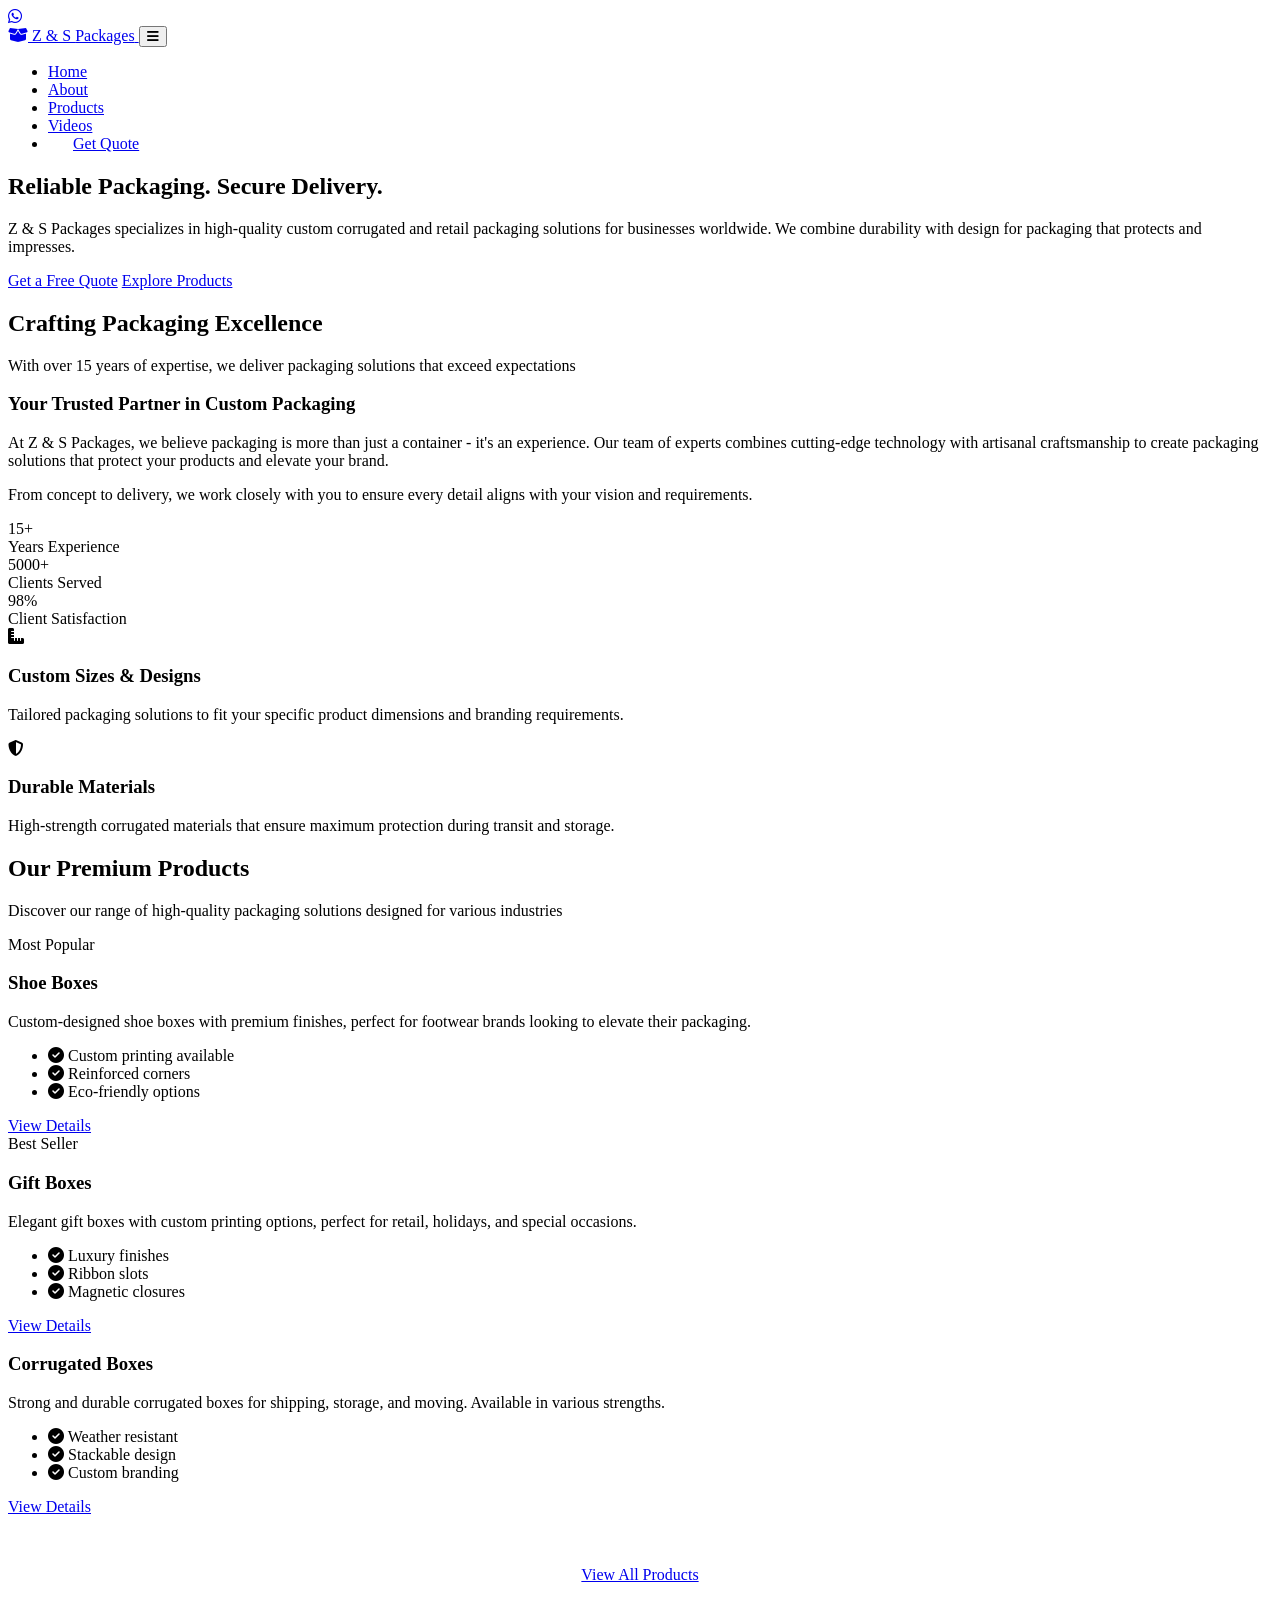
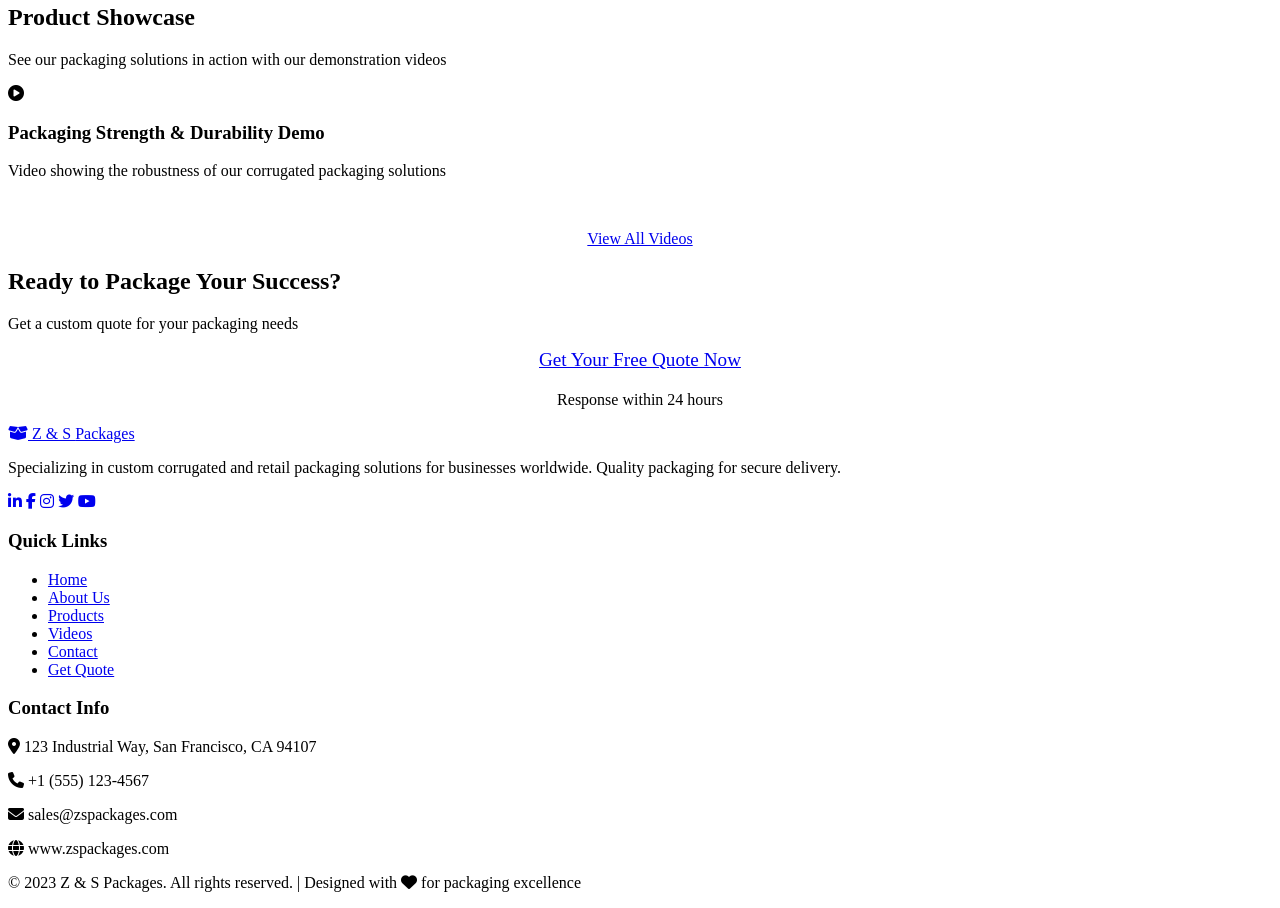
==== index.html @ 065b596c "Add files via upload" ====
<!doctype html>
<html lang="en">
  <head>
    <meta charset="UTF-8" />
    <meta name="viewport" content="width=device-width, initial-scale=1.0" />
    <title>Z & S Packages | Premium Custom Packaging Solutions</title>
    <link
      rel="stylesheet"
      href="https://cdnjs.cloudflare.com/ajax/libs/font-awesome/6.4.0/css/all.min.css"
    />
    <link
      href="https://fonts.googleapis.com/css2?family=Poppins:wght@300;400;500;600;700;800&family=Montserrat:wght@700;800;900&display=swap"
      rel="stylesheet"
    />
    <link rel="stylesheet" href="css/style.css" />
  </head>
  <body>
    <!-- WhatsApp Button -->
    <a href="https://wa.me/1234567890" class="whatsapp-btn" target="_blank">
      <i class="fab fa-whatsapp"></i>
    </a>

    <!-- Header -->
    <header id="header">
      <div class="container header-container">
        <a href="index.html" class="logo">
          <i class="fas fa-box-open logo-icon"></i>
          Z & S <span>Packages</span>
        </a>
        <button class="mobile-menu-btn" id="mobileMenuBtn">
          <i class="fas fa-bars"></i>
        </button>
        <nav>
          <ul id="navMenu">
            <li><a href="index.html" class="active">Home</a></li>
            <li><a href="about.html">About</a></li>
            <li><a href="products.html">Products</a></li>
            <li><a href="videos.html">Videos</a></li>
            <li>
              <a
                href="contact.html"
                class="btn btn-accent"
                style="padding: 10px 25px"
                >Get Quote</a
              >
            </li>
          </ul>
        </nav>
      </div>
    </header>

    <!-- Hero Section -->
    <section class="hero">
      <div class="floating-shape shape-1"></div>
      <div class="floating-shape shape-2"></div>
      <div class="floating-shape shape-3"></div>

      <div class="container">
        <div class="hero-content fade-in">
          <h1>Reliable Packaging. Secure Delivery.</h1>
          <p>
            Z & S Packages specializes in high-quality custom corrugated and
            retail packaging solutions for businesses worldwide. We combine
            durability with design for packaging that protects and impresses.
          </p>
          <div class="hero-btns">
            <a href="contact.html" class="btn btn-primary">Get a Free Quote</a>
            <a href="products.html" class="btn btn-secondary"
              >Explore Products</a
            >
          </div>
        </div>
      </div>
    </section>

    <!-- About Section -->
    <section id="about" class="section-padding">
      <div class="container">
        <div class="section-title fade-in">
          <h2>Crafting Packaging Excellence</h2>
          <p>
            With over 15 years of expertise, we deliver packaging solutions that
            exceed expectations
          </p>
        </div>
        <div class="about-content">
          <div class="about-text slide-in-left">
            <h3>
              Your Trusted Partner in
              <span class="highlight">Custom Packaging</span>
            </h3>
            <p>
              At Z & S Packages, we believe packaging is more than just a
              container - it's an experience. Our team of experts combines
              cutting-edge technology with artisanal craftsmanship to create
              packaging solutions that protect your products and elevate your
              brand.
            </p>
            <p>
              From concept to delivery, we work closely with you to ensure every
              detail aligns with your vision and requirements.
            </p>

            <div class="stats">
              <div class="stat-item">
                <div class="stat-number">15+</div>
                <div class="stat-label">Years Experience</div>
              </div>
              <div class="stat-item">
                <div class="stat-number">5000+</div>
                <div class="stat-label">Clients Served</div>
              </div>
              <div class="stat-item">
                <div class="stat-number">98%</div>
                <div class="stat-label">Client Satisfaction</div>
              </div>
            </div>
          </div>
          <div class="strengths-grid slide-in-right">
            <div class="strength-card">
              <div class="strength-icon">
                <i class="fas fa-ruler-combined"></i>
              </div>
              <h3>Custom Sizes & Designs</h3>
              <p>
                Tailored packaging solutions to fit your specific product
                dimensions and branding requirements.
              </p>
            </div>
            <div class="strength-card">
              <div class="strength-icon">
                <i class="fas fa-shield-alt"></i>
              </div>
              <h3>Durable Materials</h3>
              <p>
                High-strength corrugated materials that ensure maximum
                protection during transit and storage.
              </p>
            </div>
          </div>
        </div>
      </div>
    </section>

    <!-- Products Preview Section -->
    <section id="products" class="section-padding strengths">
      <div class="container">
        <div class="section-title fade-in">
          <h2>Our Premium Products</h2>
          <p>
            Discover our range of high-quality packaging solutions designed for
            various industries
          </p>
        </div>
        <div class="products-grid">
          <div class="product-card fade-in">
            <div
              class="product-img"
              style="
                background-image: url(&quot;https://images.unsplash.com/photo-1556742049-0cfed4f6a45d?ixlib=rb-4.0.3&ixid=M3wxMjA3fDB8MHxwaG90by1wYWdlfHx8fGVufDB8fHx8fA%3D%3D&auto=format&fit=crop&w=1170&q=80&quot;);
              "
            ></div>
            <div class="product-badge">Most Popular</div>
            <div class="product-content">
              <h3>Shoe Boxes</h3>
              <p>
                Custom-designed shoe boxes with premium finishes, perfect for
                footwear brands looking to elevate their packaging.
              </p>
              <ul class="product-features">
                <li>
                  <i class="fas fa-check-circle"></i> Custom printing available
                </li>
                <li><i class="fas fa-check-circle"></i> Reinforced corners</li>
                <li>
                  <i class="fas fa-check-circle"></i> Eco-friendly options
                </li>
              </ul>
              <a
                href="products.html#shoe-boxes"
                class="btn btn-primary"
                style="width: 100%"
                >View Details</a
              >
            </div>
          </div>
          <div class="product-card fade-in">
            <div
              class="product-img"
              style="
                background-image: url(&quot;https://images.unsplash.com/photo-1598300042247-d088f8ab3a91?ixlib=rb-4.0.3&ixid=M3wxMjA3fDB8MHxwaG90by1wYWdlfHx8fGVufDB8fHx8fA%3D%3D&auto=format&fit=crop&w=1331&q=80&quot;);
              "
            ></div>
            <div class="product-badge">Best Seller</div>
            <div class="product-content">
              <h3>Gift Boxes</h3>
              <p>
                Elegant gift boxes with custom printing options, perfect for
                retail, holidays, and special occasions.
              </p>
              <ul class="product-features">
                <li><i class="fas fa-check-circle"></i> Luxury finishes</li>
                <li><i class="fas fa-check-circle"></i> Ribbon slots</li>
                <li><i class="fas fa-check-circle"></i> Magnetic closures</li>
              </ul>
              <a
                href="products.html#gift-boxes"
                class="btn btn-primary"
                style="width: 100%"
                >View Details</a
              >
            </div>
          </div>
          <div class="product-card fade-in">
            <div
              class="product-img"
              style="
                background-image: url(&quot;https://images.unsplash.com/photo-1607082350899-7e105aa886ae?ixlib=rb-4.0.3&ixid=M3wxMjA3fDB8MHxwaG90by1wYWdlfHx8fGVufDB8fHx8fA%3D%3D&auto=format&fit=crop&w=1178&q=80&quot;);
              "
            ></div>
            <div class="product-content">
              <h3>Corrugated Boxes</h3>
              <p>
                Strong and durable corrugated boxes for shipping, storage, and
                moving. Available in various strengths.
              </p>
              <ul class="product-features">
                <li><i class="fas fa-check-circle"></i> Weather resistant</li>
                <li><i class="fas fa-check-circle"></i> Stackable design</li>
                <li><i class="fas fa-check-circle"></i> Custom branding</li>
              </ul>
              <a
                href="products.html#corrugated-boxes"
                class="btn btn-primary"
                style="width: 100%"
                >View Details</a
              >
            </div>
          </div>
        </div>
        <div style="text-align: center; margin-top: 50px">
          <a href="products.html" class="btn btn-secondary"
            >View All Products</a
          >
        </div>
      </div>
    </section>

    <!-- Video Preview Section -->
    <section id="videos" class="section-padding video-section">
      <div class="container">
        <div class="section-title fade-in">
          <h2>Product Showcase</h2>
          <p>
            See our packaging solutions in action with our demonstration videos
          </p>
        </div>
        <div class="video-container fade-in">
          <div class="video-placeholder">
            <i class="fas fa-play-circle"></i>
            <h3>Packaging Strength & Durability Demo</h3>
            <p>
              Video showing the robustness of our corrugated packaging solutions
            </p>
          </div>
        </div>
        <div style="text-align: center; margin-top: 50px">
          <a href="videos.html" class="btn btn-primary">View All Videos</a>
        </div>
      </div>
    </section>

    <!-- Contact CTA Section -->
    <section class="section-padding">
      <div class="container">
        <div class="section-title fade-in">
          <h2>Ready to Package Your Success?</h2>
          <p>Get a custom quote for your packaging needs</p>
        </div>
        <div style="text-align: center">
          <a
            href="contact.html"
            class="btn btn-primary"
            style="font-size: 1.2rem; padding: 18px 40px"
            >Get Your Free Quote Now</a
          >
          <p style="margin-top: 20px; color: var(--text-light)">
            Response within 24 hours
          </p>
        </div>
      </div>
    </section>

    <!-- Footer -->
    <footer>
      <div class="container">
        <div class="footer-container">
          <div class="footer-about fade-in">
            <a href="index.html" class="footer-logo">
              <i class="fas fa-box-open logo-icon"></i>
              Z & S <span>Packages</span>
            </a>
            <p>
              Specializing in custom corrugated and retail packaging solutions
              for businesses worldwide. Quality packaging for secure delivery.
            </p>
            <div class="social-icons">
              <a href="#"><i class="fab fa-linkedin-in"></i></a>
              <a href="#"><i class="fab fa-facebook-f"></i></a>
              <a href="#"><i class="fab fa-instagram"></i></a>
              <a href="#"><i class="fab fa-twitter"></i></a>
              <a href="#"><i class="fab fa-youtube"></i></a>
            </div>
          </div>
          <div class="footer-links fade-in" style="transition-delay: 0.1s">
            <h3>Quick Links</h3>
            <ul>
              <li><a href="index.html">Home</a></li>
              <li><a href="about.html">About Us</a></li>
              <li><a href="products.html">Products</a></li>
              <li><a href="videos.html">Videos</a></li>
              <li><a href="contact.html">Contact</a></li>
              <li><a href="contact.html">Get Quote</a></li>
            </ul>
          </div>
          <div class="footer-contact fade-in" style="transition-delay: 0.2s">
            <h3>Contact Info</h3>
            <p>
              <i class="fas fa-map-marker-alt"></i> 123 Industrial Way, San
              Francisco, CA 94107
            </p>
            <p><i class="fas fa-phone"></i> +1 (555) 123-4567</p>
            <p><i class="fas fa-envelope"></i> sales@zspackages.com</p>
            <p><i class="fas fa-globe"></i> www.zspackages.com</p>
          </div>
        </div>
        <div class="copyright fade-in">
          <p>
            &copy; 2023 Z & S Packages. All rights reserved. | Designed with
            <i class="fas fa-heart" style="color: var(--secondary)"></i> for
            packaging excellence
          </p>
        </div>
      </div>
    </footer>

    <script src="js/main.js"></script>
  </body>
</html>
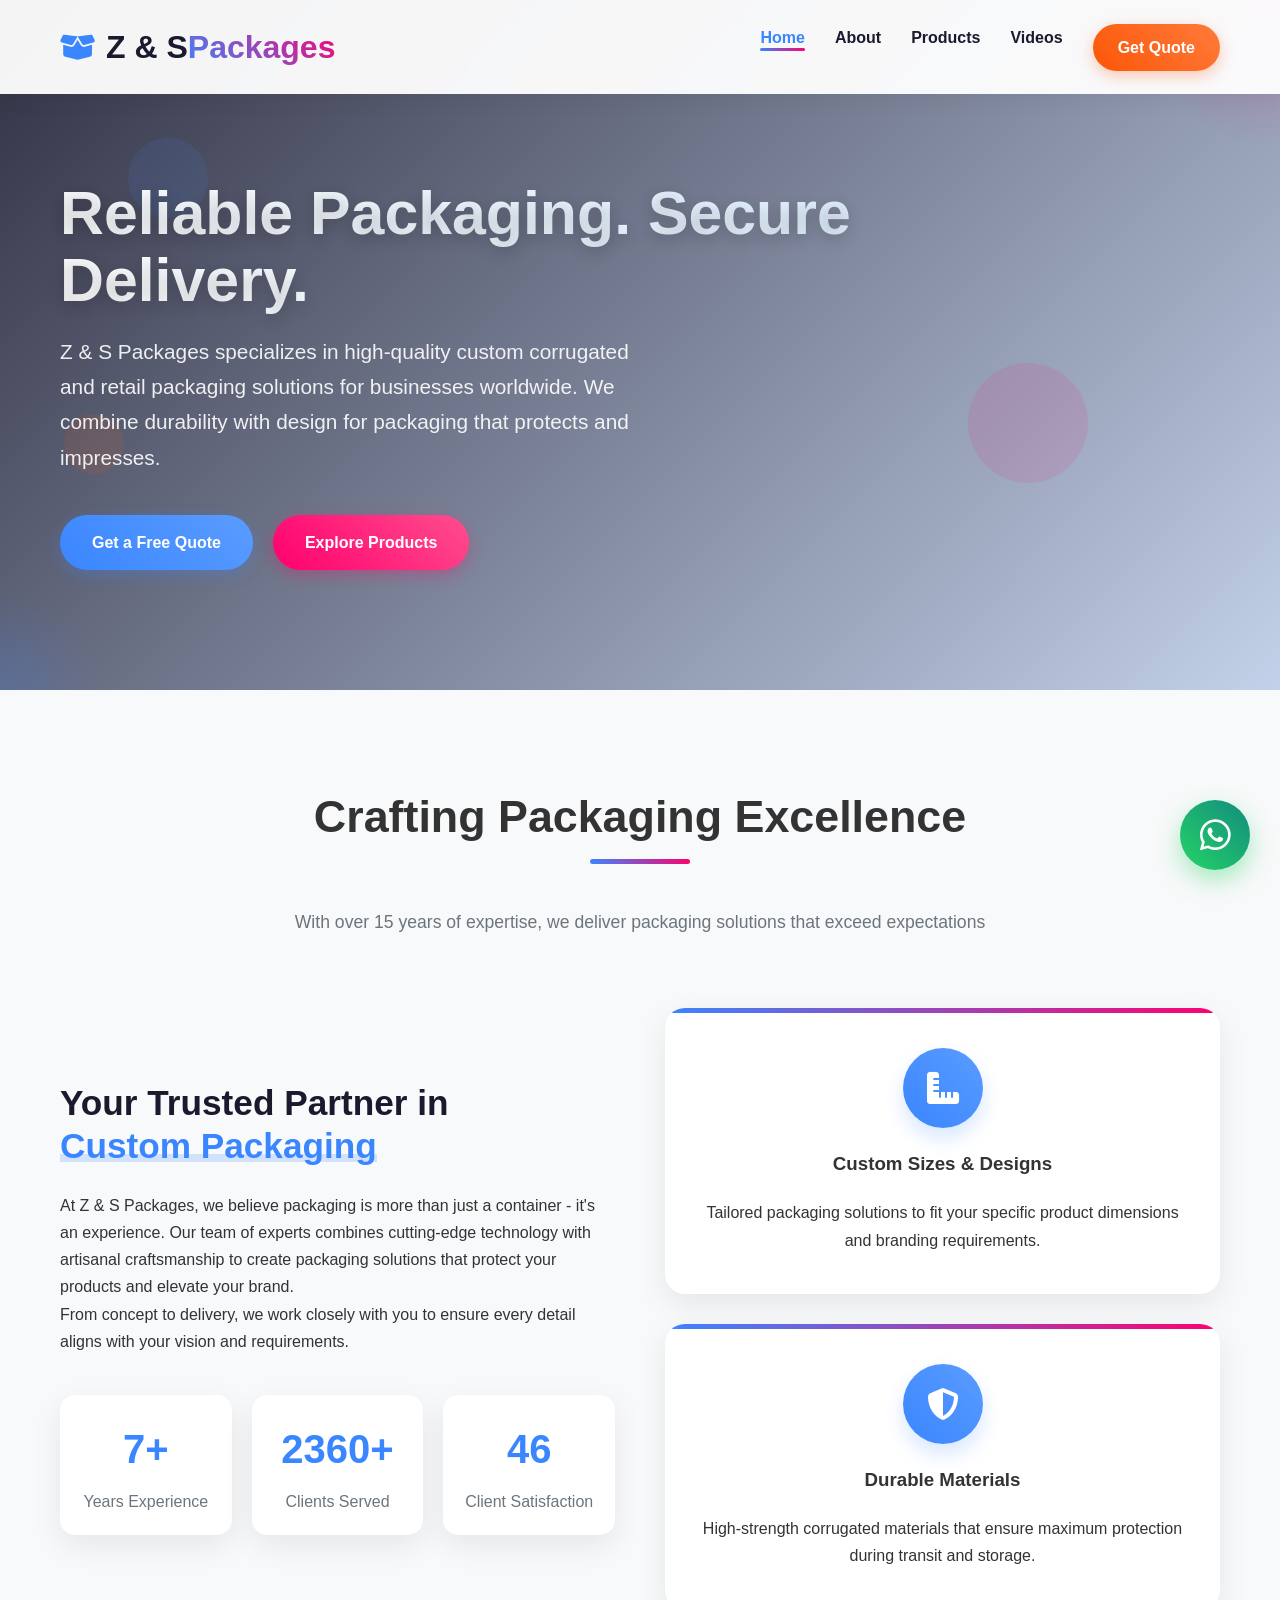
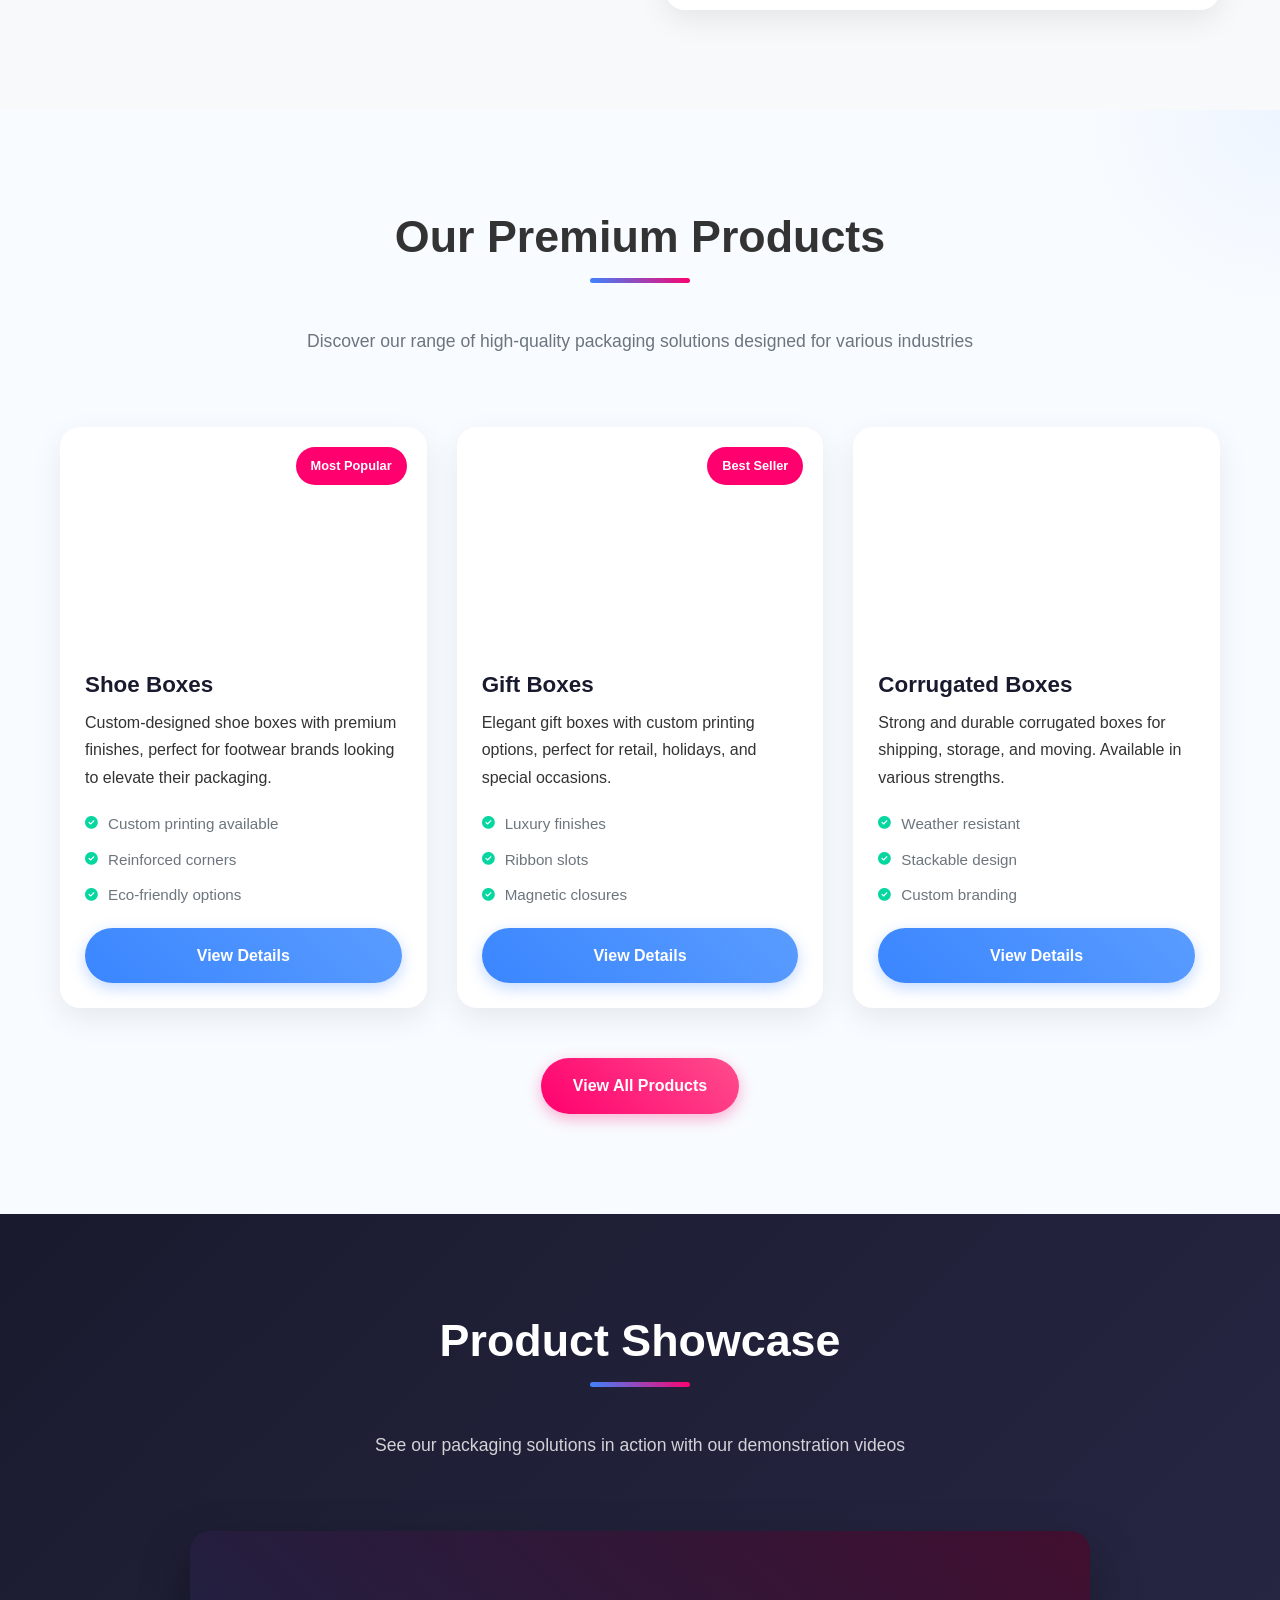
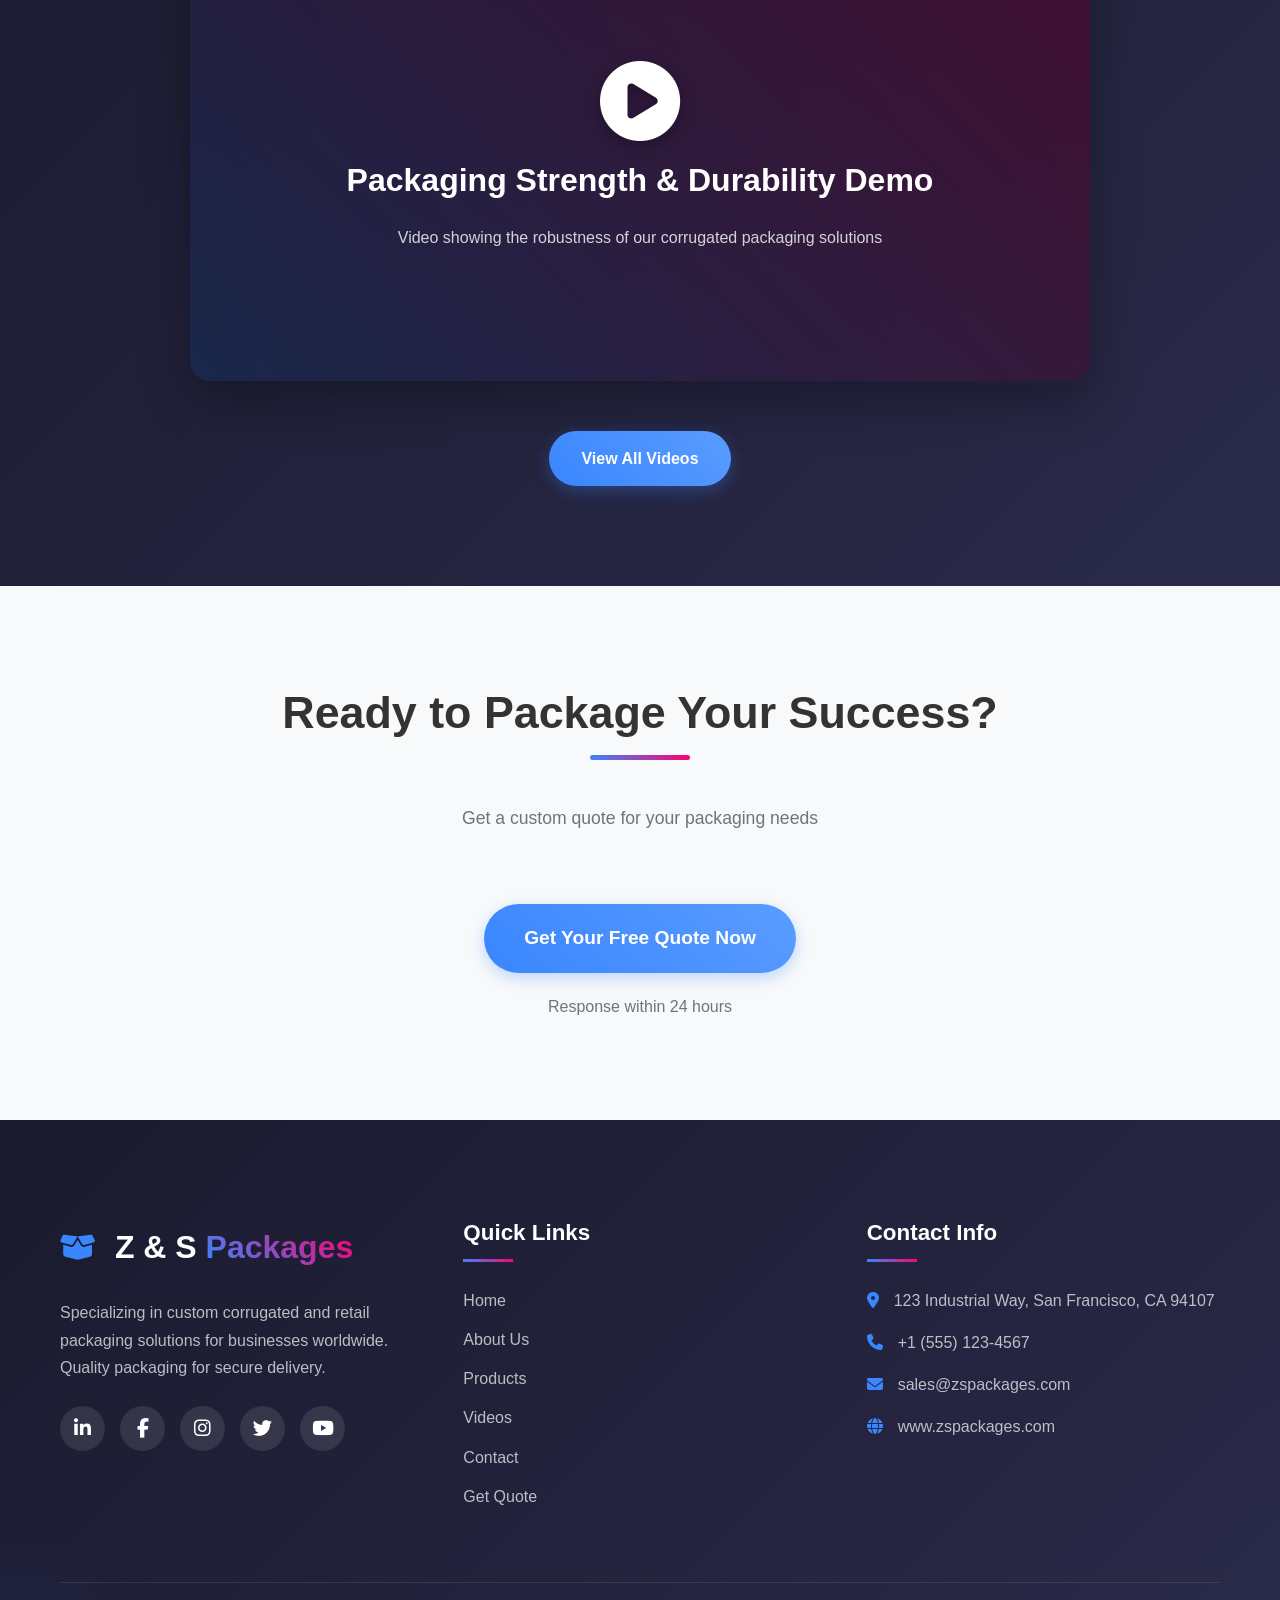
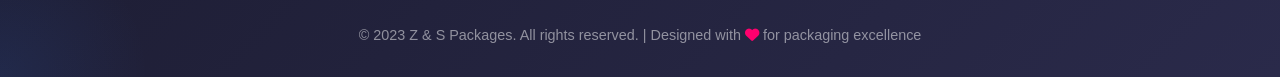
==== commit bddf50ad: "Update index.html" ====
--- a/index.html
+++ b/index.html
@@ -177,7 +177,7 @@
                 </li>
               </ul>
               <a
-                href="products.html#shoe-boxes"
+                href="product_detail.html"
                 class="btn btn-primary"
                 style="width: 100%"
                 >View Details</a
@@ -204,7 +204,7 @@
                 <li><i class="fas fa-check-circle"></i> Magnetic closures</li>
               </ul>
               <a
-                href="products.html#gift-boxes"
+                href="product_detail.html"
                 class="btn btn-primary"
                 style="width: 100%"
                 >View Details</a
@@ -230,7 +230,7 @@
                 <li><i class="fas fa-check-circle"></i> Custom branding</li>
               </ul>
               <a
-                href="products.html#corrugated-boxes"
+                href="product_detail.html"
                 class="btn btn-primary"
                 style="width: 100%"
                 >View Details</a
--- a/css/style.css
+++ b/css/style.css
@@ -0,0 +1,1291 @@
+/* style.css */
+:root {
+  --primary: #3a86ff; /* Vibrant Blue */
+  --secondary: #ff006e; /* Energetic Pink */
+  --accent: #fb5607; /* Orange Accent */
+  --dark: #1a1a2e; /* Dark Blue */
+  --light: #f8f9fa; /* Light Background */
+  --success: #06d6a0; /* Green */
+  --warning: #ffd166; /* Gold/Yellow */
+  --text: #333333;
+  --text-light: #6c757d;
+  --transition: all 0.4s cubic-bezier(0.175, 0.885, 0.32, 1.1);
+  --shadow: 0 10px 30px rgba(0, 0, 0, 0.08);
+  --shadow-hover: 0 20px 40px rgba(0, 0, 0, 0.15);
+}
+
+* {
+  margin: 0;
+  padding: 0;
+  box-sizing: border-box;
+}
+
+html {
+  scroll-behavior: smooth;
+  scroll-padding-top: 80px;
+}
+
+body {
+  font-family: "Poppins", sans-serif;
+  color: var(--text);
+  background-color: var(--light);
+  line-height: 1.7;
+  overflow-x: hidden;
+}
+
+h1,
+h2,
+h3,
+h4 {
+  font-family: "Montserrat", sans-serif;
+  font-weight: 800;
+  line-height: 1.2;
+  margin-bottom: 1.5rem;
+}
+
+.container {
+  width: 100%;
+  max-width: 1200px;
+  margin: 0 auto;
+  padding: 0 20px;
+}
+
+.section-padding {
+  padding: 100px 0;
+}
+
+.btn {
+  display: inline-flex;
+  align-items: center;
+  justify-content: center;
+  padding: 14px 32px;
+  border-radius: 50px;
+  font-weight: 600;
+  text-decoration: none;
+  transition: var(--transition);
+  cursor: pointer;
+  border: none;
+  font-family: "Poppins", sans-serif;
+  font-size: 1rem;
+  position: relative;
+  overflow: hidden;
+  z-index: 1;
+}
+
+.btn::after {
+  content: "";
+  position: absolute;
+  width: 100%;
+  height: 100%;
+  background: rgba(255, 255, 255, 0.1);
+  top: 0;
+  left: -100%;
+  transition: var(--transition);
+  z-index: -1;
+}
+
+.btn:hover::after {
+  left: 0;
+}
+
+.btn-primary {
+  background: linear-gradient(45deg, var(--primary), #5a9cff);
+  color: white;
+  box-shadow: 0 5px 15px rgba(58, 134, 255, 0.3);
+}
+
+.btn-primary:hover {
+  transform: translateY(-5px);
+  box-shadow: 0 15px 25px rgba(58, 134, 255, 0.4);
+}
+
+.btn-secondary {
+  background: linear-gradient(45deg, var(--secondary), #ff4d8d);
+  color: white;
+  box-shadow: 0 5px 15px rgba(255, 0, 110, 0.3);
+}
+
+.btn-secondary:hover {
+  transform: translateY(-5px);
+  box-shadow: 0 15px 25px rgba(255, 0, 110, 0.4);
+}
+
+.btn-accent {
+  background: linear-gradient(45deg, var(--accent), #ff7b3a);
+  color: white;
+  box-shadow: 0 5px 15px rgba(251, 86, 7, 0.3);
+}
+
+.btn-accent:hover {
+  transform: translateY(-5px);
+  box-shadow: 0 15px 25px rgba(251, 86, 7, 0.4);
+}
+
+/* Header & Navigation */
+header {
+  background-color: rgba(255, 255, 255, 0.95);
+  backdrop-filter: blur(10px);
+  position: fixed;
+  width: 100%;
+  top: 0;
+  z-index: 1000;
+  box-shadow: 0 5px 20px rgba(0, 0, 0, 0.05);
+  transition: var(--transition);
+}
+
+header.scrolled {
+  padding: 5px 0;
+  box-shadow: 0 10px 30px rgba(0, 0, 0, 0.1);
+}
+
+.header-container {
+  display: flex;
+  justify-content: space-between;
+  align-items: center;
+  padding: 20px;
+}
+
+.logo {
+  font-family: "Montserrat", sans-serif;
+  font-size: 2rem;
+  font-weight: 900;
+  color: var(--dark);
+  text-decoration: none;
+  display: flex;
+  align-items: center;
+}
+
+.logo span {
+  background: linear-gradient(45deg, var(--primary), var(--secondary));
+  -webkit-background-clip: text;
+  -webkit-text-fill-color: transparent;
+  background-clip: text;
+}
+
+.logo-icon {
+  margin-right: 10px;
+  color: var(--primary);
+  font-size: 1.8rem;
+}
+
+nav ul {
+  display: flex;
+  list-style: none;
+}
+
+nav ul li {
+  margin-left: 30px;
+  position: relative;
+}
+
+nav ul li a {
+  color: var(--dark);
+  text-decoration: none;
+  font-weight: 600;
+  transition: var(--transition);
+  padding: 5px 0;
+  position: relative;
+  font-size: 1rem;
+}
+
+nav ul li a::after {
+  content: "";
+  position: absolute;
+  bottom: 0;
+  left: 0;
+  width: 0;
+  height: 3px;
+  background: linear-gradient(45deg, var(--primary), var(--secondary));
+  transition: var(--transition);
+  border-radius: 3px;
+}
+
+nav ul li a:hover {
+  color: var(--primary);
+}
+
+nav ul li a:hover::after,
+nav ul li a.active::after {
+  width: 100%;
+}
+
+nav ul li a.active {
+  color: var(--primary);
+}
+
+.mobile-menu-btn {
+  display: none;
+  background: none;
+  border: none;
+  color: var(--dark);
+  font-size: 1.5rem;
+  cursor: pointer;
+  transition: var(--transition);
+}
+
+.mobile-menu-btn:hover {
+  color: var(--primary);
+}
+
+/* Hero Section */
+.hero {
+  background:
+    linear-gradient(
+      135deg,
+      rgba(26, 26, 46, 0.9) 0%,
+      rgba(58, 134, 255, 0.2) 100%
+    ),
+    url("https://images.unsplash.com/photo-1607082348824-0a96f2a4b9da?ixlib=rb-4.0.3&ixid=M3wxMjA3fDB8MHxwaG90by1wYWdlfHx8fGVufDB8fHx8fA%3D%3D&auto=format&fit=crop&w=2070&q=80");
+  background-size: cover;
+  background-position: center;
+  background-attachment: fixed;
+  color: white;
+  padding: 180px 0 120px;
+  position: relative;
+  overflow: hidden;
+}
+
+.hero::before {
+  content: "";
+  position: absolute;
+  width: 300px;
+  height: 300px;
+  border-radius: 50%;
+  background: radial-gradient(
+    circle,
+    rgba(255, 0, 110, 0.2) 0%,
+    rgba(255, 0, 110, 0) 70%
+  );
+  top: -150px;
+  right: -150px;
+  animation: float 6s ease-in-out infinite;
+}
+
+.hero::after {
+  content: "";
+  position: absolute;
+  width: 200px;
+  height: 200px;
+  border-radius: 50%;
+  background: radial-gradient(
+    circle,
+    rgba(58, 134, 255, 0.2) 0%,
+    rgba(58, 134, 255, 0) 70%
+  );
+  bottom: -100px;
+  left: -100px;
+  animation: float 8s ease-in-out infinite reverse;
+}
+
+.hero-content {
+  max-width: 800px;
+  position: relative;
+  z-index: 2;
+}
+
+.hero h1 {
+  font-size: 3.8rem;
+  margin-bottom: 20px;
+  line-height: 1.1;
+  text-shadow: 0 5px 15px rgba(0, 0, 0, 0.2);
+  background: linear-gradient(45deg, white, #e0f0ff);
+  -webkit-background-clip: text;
+  -webkit-text-fill-color: transparent;
+  background-clip: text;
+}
+
+.hero p {
+  font-size: 1.3rem;
+  margin-bottom: 40px;
+  color: rgba(255, 255, 255, 0.9);
+  max-width: 600px;
+}
+
+.hero-btns {
+  display: flex;
+  gap: 20px;
+  flex-wrap: wrap;
+}
+
+/* Floating Shapes Animation */
+.floating-shape {
+  position: absolute;
+  border-radius: 50%;
+  opacity: 0.1;
+  z-index: 1;
+}
+
+.shape-1 {
+  width: 80px;
+  height: 80px;
+  background-color: var(--primary);
+  top: 20%;
+  left: 10%;
+  animation: float 15s ease-in-out infinite;
+}
+
+.shape-2 {
+  width: 120px;
+  height: 120px;
+  background-color: var(--secondary);
+  bottom: 30%;
+  right: 15%;
+  animation: float 12s ease-in-out infinite reverse;
+}
+
+.shape-3 {
+  width: 60px;
+  height: 60px;
+  background-color: var(--accent);
+  top: 60%;
+  left: 5%;
+  animation: float 10s ease-in-out infinite;
+}
+
+@keyframes float {
+  0%,
+  100% {
+    transform: translateY(0) rotate(0deg);
+  }
+  50% {
+    transform: translateY(-30px) rotate(180deg);
+  }
+}
+
+/* Sections */
+.section-title {
+  text-align: center;
+  margin-bottom: 70px;
+  position: relative;
+}
+
+.section-title h2 {
+  font-size: 2.8rem;
+  position: relative;
+  display: inline-block;
+  padding-bottom: 20px;
+}
+
+.section-title h2::after {
+  content: "";
+  position: absolute;
+  bottom: 0;
+  left: 50%;
+  transform: translateX(-50%);
+  width: 100px;
+  height: 5px;
+  background: linear-gradient(45deg, var(--primary), var(--secondary));
+  border-radius: 5px;
+}
+
+.section-title p {
+  max-width: 700px;
+  margin: 20px auto 0;
+  color: var(--text-light);
+  font-size: 1.1rem;
+}
+
+/* About Section */
+.about-content {
+  display: grid;
+  grid-template-columns: repeat(auto-fit, minmax(300px, 1fr));
+  gap: 50px;
+  align-items: center;
+}
+
+.about-text h3 {
+  font-size: 2.2rem;
+  margin-bottom: 25px;
+  color: var(--dark);
+}
+
+.highlight {
+  color: var(--primary);
+  position: relative;
+  display: inline-block;
+}
+
+.highlight::after {
+  content: "";
+  position: absolute;
+  bottom: 5px;
+  left: 0;
+  width: 100%;
+  height: 8px;
+  background-color: rgba(58, 134, 255, 0.2);
+  z-index: -1;
+}
+
+.stats {
+  display: flex;
+  justify-content: space-between;
+  margin-top: 40px;
+  flex-wrap: wrap;
+  gap: 20px;
+}
+
+.stat-item {
+  text-align: center;
+  padding: 20px;
+  border-radius: 15px;
+  background: white;
+  box-shadow: var(--shadow);
+  transition: var(--transition);
+  flex: 1;
+  min-width: 150px;
+}
+
+.stat-item:hover {
+  transform: translateY(-10px);
+  box-shadow: var(--shadow-hover);
+}
+
+.stat-number {
+  font-size: 2.5rem;
+  font-weight: 800;
+  color: var(--primary);
+  margin-bottom: 5px;
+}
+
+.stat-label {
+  color: var(--text-light);
+  font-weight: 500;
+}
+
+/* Strengths Section */
+.strengths {
+  background-color: #f8fbff;
+  position: relative;
+  overflow: hidden;
+}
+
+.strengths::before {
+  content: "";
+  position: absolute;
+  width: 400px;
+  height: 400px;
+  border-radius: 50%;
+  background: radial-gradient(
+    circle,
+    rgba(58, 134, 255, 0.05) 0%,
+    rgba(58, 134, 255, 0) 70%
+  );
+  top: -200px;
+  right: -200px;
+}
+
+.strengths-grid {
+  display: grid;
+  grid-template-columns: repeat(auto-fit, minmax(280px, 1fr));
+  gap: 30px;
+}
+
+.strength-card {
+  background-color: white;
+  padding: 40px 30px;
+  border-radius: 20px;
+  text-align: center;
+  box-shadow: var(--shadow);
+  transition: var(--transition);
+  position: relative;
+  overflow: hidden;
+  z-index: 1;
+}
+
+.strength-card::before {
+  content: "";
+  position: absolute;
+  top: 0;
+  left: 0;
+  width: 100%;
+  height: 5px;
+  background: linear-gradient(45deg, var(--primary), var(--secondary));
+  z-index: 2;
+}
+
+.strength-card:hover {
+  transform: translateY(-15px);
+  box-shadow: var(--shadow-hover);
+}
+
+.strength-icon {
+  width: 80px;
+  height: 80px;
+  background: linear-gradient(45deg, var(--primary), #5a9cff);
+  border-radius: 50%;
+  display: flex;
+  align-items: center;
+  justify-content: center;
+  margin: 0 auto 25px;
+  color: white;
+  font-size: 2rem;
+  box-shadow: 0 10px 20px rgba(58, 134, 255, 0.2);
+  transition: var(--transition);
+}
+
+.strength-card:hover .strength-icon {
+  transform: rotateY(180deg) scale(1.1);
+}
+
+/* Products Section */
+.products-grid {
+  display: grid;
+  grid-template-columns: repeat(auto-fill, minmax(280px, 1fr));
+  gap: 30px;
+}
+
+.product-card {
+  background-color: white;
+  border-radius: 20px;
+  overflow: hidden;
+  box-shadow: var(--shadow);
+  transition: var(--transition);
+  position: relative;
+}
+
+.product-card::before {
+  content: "";
+  position: absolute;
+  top: 0;
+  left: 0;
+  width: 100%;
+  height: 100%;
+  background: linear-gradient(
+    45deg,
+    rgba(58, 134, 255, 0),
+    rgba(255, 0, 110, 0)
+  );
+  transition: var(--transition);
+  z-index: 1;
+}
+
+.product-card:hover::before {
+  background: linear-gradient(
+    45deg,
+    rgba(58, 134, 255, 0.1),
+    rgba(255, 0, 110, 0.1)
+  );
+}
+
+.product-card:hover {
+  transform: translateY(-15px) scale(1.02);
+  box-shadow: var(--shadow-hover);
+}
+
+.product-img {
+  height: 220px;
+  background-size: cover;
+  background-position: center;
+  position: relative;
+  transition: var(--transition);
+}
+
+.product-card:hover .product-img {
+  transform: scale(1.05);
+}
+
+.product-badge {
+  position: absolute;
+  top: 20px;
+  right: 20px;
+  background: var(--secondary);
+  color: white;
+  padding: 8px 15px;
+  border-radius: 50px;
+  font-size: 0.8rem;
+  font-weight: 600;
+  z-index: 2;
+}
+
+.product-content {
+  padding: 25px;
+  position: relative;
+  z-index: 2;
+}
+
+.product-content h3 {
+  font-size: 1.4rem;
+  margin-bottom: 10px;
+  color: var(--dark);
+}
+
+.product-features {
+  list-style: none;
+  margin: 15px 0;
+}
+
+.product-features li {
+  padding: 5px 0;
+  color: var(--text-light);
+  font-size: 0.95rem;
+  display: flex;
+  align-items: center;
+}
+
+.product-features li i {
+  color: var(--success);
+  margin-right: 10px;
+  font-size: 0.8rem;
+}
+
+/* Video Section */
+.video-section {
+  background: linear-gradient(135deg, var(--dark) 0%, #2a2a4a 100%);
+  color: white;
+  position: relative;
+  overflow: hidden;
+}
+
+.video-section .section-title h2 {
+  color: white;
+}
+
+.video-section .section-title p {
+  color: rgba(255, 255, 255, 0.8);
+}
+
+.video-container {
+  max-width: 900px;
+  margin: 0 auto;
+  border-radius: 20px;
+  overflow: hidden;
+  box-shadow: 0 20px 50px rgba(0, 0, 0, 0.3);
+  position: relative;
+  transform: perspective(1000px) rotateX(2deg);
+  transition: var(--transition);
+}
+
+.video-container:hover {
+  transform: perspective(1000px) rotateX(0deg);
+}
+
+.video-placeholder {
+  background-color: rgba(0, 0, 0, 0.5);
+  height: 450px;
+  display: flex;
+  flex-direction: column;
+  justify-content: center;
+  align-items: center;
+  color: white;
+  position: relative;
+  overflow: hidden;
+}
+
+.video-placeholder::before {
+  content: "";
+  position: absolute;
+  width: 100%;
+  height: 100%;
+  background: linear-gradient(
+    45deg,
+    rgba(58, 134, 255, 0.2),
+    rgba(255, 0, 110, 0.2)
+  );
+  z-index: 1;
+}
+
+.video-placeholder i {
+  font-size: 5rem;
+  margin-bottom: 20px;
+  color: white;
+  z-index: 2;
+  text-shadow: 0 5px 15px rgba(0, 0, 0, 0.3);
+  transition: var(--transition);
+  cursor: pointer;
+}
+
+.video-placeholder i:hover {
+  color: var(--primary);
+  transform: scale(1.1);
+}
+
+.video-placeholder h3 {
+  font-size: 2rem;
+  z-index: 2;
+}
+
+.video-placeholder p {
+  z-index: 2;
+  color: rgba(255, 255, 255, 0.8);
+}
+
+/* Contact Section */
+.contact-container {
+  display: grid;
+  grid-template-columns: repeat(auto-fit, minmax(300px, 1fr));
+  gap: 60px;
+}
+
+.contact-form {
+  background-color: white;
+  padding: 50px;
+  border-radius: 20px;
+  box-shadow: var(--shadow);
+  transition: var(--transition);
+}
+
+.contact-form:hover {
+  box-shadow: var(--shadow-hover);
+}
+
+.form-group {
+  margin-bottom: 25px;
+  position: relative;
+}
+
+.form-group label {
+  display: block;
+  margin-bottom: 10px;
+  font-weight: 600;
+  color: var(--dark);
+}
+
+.form-control {
+  width: 100%;
+  padding: 15px 20px;
+  border: 2px solid #e9ecef;
+  border-radius: 10px;
+  font-family: "Poppins", sans-serif;
+  font-size: 1rem;
+  transition: var(--transition);
+  background-color: #f8f9fa;
+}
+
+.form-control:focus {
+  outline: none;
+  border-color: var(--primary);
+  background-color: white;
+  box-shadow: 0 5px 15px rgba(58, 134, 255, 0.1);
+}
+
+.contact-info {
+  padding: 20px 0;
+}
+
+.contact-detail {
+  display: flex;
+  align-items: flex-start;
+  margin-bottom: 35px;
+  padding: 25px;
+  background: white;
+  border-radius: 15px;
+  box-shadow: var(--shadow);
+  transition: var(--transition);
+}
+
+.contact-detail:hover {
+  transform: translateX(10px);
+  box-shadow: var(--shadow-hover);
+}
+
+.contact-detail i {
+  font-size: 1.8rem;
+  color: var(--primary);
+  margin-right: 20px;
+  margin-top: 5px;
+}
+
+/* Footer */
+footer {
+  background: linear-gradient(135deg, var(--dark) 0%, #2a2a4a 100%);
+  color: white;
+  padding: 100px 0 30px;
+  position: relative;
+  overflow: hidden;
+}
+
+footer::before {
+  content: "";
+  position: absolute;
+  width: 300px;
+  height: 300px;
+  border-radius: 50%;
+  background: radial-gradient(
+    circle,
+    rgba(58, 134, 255, 0.1) 0%,
+    rgba(58, 134, 255, 0) 70%
+  );
+  bottom: -150px;
+  left: -150px;
+}
+
+.footer-container {
+  display: grid;
+  grid-template-columns: repeat(auto-fit, minmax(250px, 1fr));
+  gap: 50px;
+  margin-bottom: 60px;
+  position: relative;
+  z-index: 2;
+}
+
+.footer-logo {
+  font-family: "Montserrat", sans-serif;
+  font-size: 2rem;
+  font-weight: 900;
+  color: white;
+  text-decoration: none;
+  margin-bottom: 25px;
+  display: inline-block;
+}
+
+.footer-logo span {
+  background: linear-gradient(45deg, var(--primary), var(--secondary));
+  -webkit-background-clip: text;
+  -webkit-text-fill-color: transparent;
+  background-clip: text;
+}
+
+.footer-about p {
+  color: rgba(255, 255, 255, 0.7);
+  margin-bottom: 25px;
+}
+
+.footer-links h3,
+.footer-contact h3 {
+  font-size: 1.4rem;
+  margin-bottom: 25px;
+  position: relative;
+  padding-bottom: 15px;
+}
+
+.footer-links h3::after,
+.footer-contact h3::after {
+  content: "";
+  position: absolute;
+  bottom: 0;
+  left: 0;
+  width: 50px;
+  height: 3px;
+  background: linear-gradient(45deg, var(--primary), var(--secondary));
+}
+
+.footer-links ul {
+  list-style: none;
+}
+
+.footer-links ul li {
+  margin-bottom: 12px;
+}
+
+.footer-links ul li a {
+  color: rgba(255, 255, 255, 0.7);
+  text-decoration: none;
+  transition: var(--transition);
+  display: inline-block;
+}
+
+.footer-links ul li a:hover {
+  color: var(--primary);
+  transform: translateX(5px);
+}
+
+.footer-contact p {
+  color: rgba(255, 255, 255, 0.7);
+  margin-bottom: 15px;
+  display: flex;
+  align-items: flex-start;
+}
+
+.footer-contact i {
+  margin-right: 15px;
+  color: var(--primary);
+  margin-top: 5px;
+}
+
+.social-icons {
+  display: flex;
+  gap: 15px;
+  margin-top: 25px;
+}
+
+.social-icons a {
+  display: inline-flex;
+  align-items: center;
+  justify-content: center;
+  width: 45px;
+  height: 45px;
+  background-color: rgba(255, 255, 255, 0.1);
+  border-radius: 50%;
+  color: white;
+  text-decoration: none;
+  transition: var(--transition);
+  font-size: 1.2rem;
+}
+
+.social-icons a:hover {
+  background: linear-gradient(45deg, var(--primary), var(--secondary));
+  transform: translateY(-5px);
+}
+
+.copyright {
+  text-align: center;
+  padding-top: 40px;
+  border-top: 1px solid rgba(255, 255, 255, 0.1);
+  color: rgba(255, 255, 255, 0.5);
+  font-size: 0.9rem;
+  position: relative;
+  z-index: 2;
+}
+
+/* WhatsApp Button */
+.whatsapp-btn {
+  position: fixed;
+  bottom: 30px;
+  right: 30px;
+  width: 70px;
+  height: 70px;
+  background: linear-gradient(45deg, #25d366, #128c7e);
+  border-radius: 50%;
+  display: flex;
+  align-items: center;
+  justify-content: center;
+  color: white;
+  font-size: 2.2rem;
+  text-decoration: none;
+  box-shadow: 0 10px 25px rgba(37, 211, 102, 0.4);
+  z-index: 100;
+  transition: var(--transition);
+  animation: pulse 2s infinite;
+}
+
+.whatsapp-btn:hover {
+  transform: scale(1.1) rotate(10deg);
+  box-shadow: 0 15px 30px rgba(37, 211, 102, 0.6);
+}
+
+@keyframes pulse {
+  0% {
+    box-shadow: 0 0 0 0 rgba(37, 211, 102, 0.7);
+  }
+  70% {
+    box-shadow: 0 0 0 15px rgba(37, 211, 102, 0);
+  }
+  100% {
+    box-shadow: 0 0 0 0 rgba(37, 211, 102, 0);
+  }
+}
+
+/* Animation Classes */
+.fade-in {
+  opacity: 0;
+  transform: translateY(30px);
+  transition:
+    opacity 0.8s ease,
+    transform 0.8s ease;
+}
+
+.fade-in.visible {
+  opacity: 1;
+  transform: translateY(0);
+}
+
+.slide-in-left {
+  opacity: 0;
+  transform: translateX(-50px);
+  transition:
+    opacity 0.8s ease,
+    transform 0.8s ease;
+}
+
+.slide-in-left.visible {
+  opacity: 1;
+  transform: translateX(0);
+}
+
+.slide-in-right {
+  opacity: 0;
+  transform: translateX(50px);
+  transition:
+    opacity 0.8s ease,
+    transform 0.8s ease;
+}
+
+.slide-in-right.visible {
+  opacity: 1;
+  transform: translateX(0);
+}
+
+/* Responsive Design */
+/* Responsive Design */
+@media (max-width: 1100px) {
+  .hero h1 {
+    font-size: 3.2rem;
+  }
+}
+
+@media (max-width: 992px) {
+  .section-padding {
+    padding: 80px 0;
+  }
+
+  .hero {
+    padding: 160px 0 100px;
+  }
+
+  .hero h1 {
+    font-size: 2.8rem;
+  }
+}
+
+@media (max-width: 768px) {
+  .header-container {
+    padding: 15px;
+  }
+
+  nav ul {
+    position: fixed;
+    top: 80px;
+    left: 0;
+    width: 100%;
+    background-color: white;
+    flex-direction: column;
+    align-items: center;
+    padding: 30px 0;
+
+    transform: translateY(-100%);
+    opacity: 0;
+    visibility: hidden;
+    pointer-events: none;
+
+    transition: all 0.4s ease;
+    box-shadow: 0 15px 30px rgba(0, 0, 0, 0.1);
+    z-index: 999;
+    border-radius: 0 0 20px 20px;
+  }
+
+  nav ul.active {
+    transform: translateY(0);
+    opacity: 1;
+    visibility: visible;
+    pointer-events: auto;
+  }
+
+  nav ul li {
+    margin: 15px 0;
+  }
+
+  .mobile-menu-btn {
+    display: block;
+  }
+
+  .hero {
+    padding: 140px 0 80px;
+    background-attachment: scroll;
+  }
+
+  .hero h1 {
+    font-size: 2.4rem;
+  }
+
+  .hero p {
+    font-size: 1.1rem;
+  }
+
+  .hero-btns {
+    flex-direction: column;
+    align-items: flex-start;
+  }
+
+  .section-title h2 {
+    font-size: 2.2rem;
+  }
+
+  .contact-form {
+    padding: 30px;
+  }
+
+  .contact-detail {
+    padding: 20px;
+  }
+}
+
+@media (max-width: 576px) {
+  .hero h1 {
+    font-size: 2rem;
+  }
+
+  .hero-btns .btn {
+    width: 100%;
+    margin-bottom: 10px;
+  }
+
+  .section-title h2 {
+    font-size: 1.8rem;
+  }
+
+  .stat-item {
+    min-width: 100%;
+  }
+
+  .whatsapp-btn {
+    width: 60px;
+    height: 60px;
+    font-size: 1.8rem;
+    bottom: 20px;
+    right: 20px;
+  }
+}
+/* Additional Styles for Products Page */
+.page-header {
+  background: linear-gradient(135deg, var(--primary) 0%, #5a9cff 100%);
+  color: white;
+  padding: 150px 0 80px;
+  text-align: center;
+}
+
+.page-header h1 {
+  font-size: 3.5rem;
+  margin-bottom: 20px;
+}
+
+.page-header p {
+  font-size: 1.2rem;
+  max-width: 700px;
+  margin: 0 auto;
+  opacity: 0.9;
+}
+
+.filter-buttons {
+  display: flex;
+  justify-content: center;
+  gap: 15px;
+  margin: 40px 0;
+  flex-wrap: wrap;
+}
+
+.filter-btn {
+  padding: 10px 25px;
+  background: white;
+  border: 2px solid var(--primary);
+  color: var(--primary);
+  border-radius: 50px;
+  font-weight: 600;
+  cursor: pointer;
+  transition: var(--transition);
+}
+
+.filter-btn.active,
+.filter-btn:hover {
+  background: var(--primary);
+  color: white;
+}
+
+/* Video Gallery */
+.video-gallery {
+  display: grid;
+  grid-template-columns: repeat(auto-fill, minmax(350px, 1fr));
+  gap: 30px;
+}
+
+.video-item {
+  background: white;
+  border-radius: 20px;
+  overflow: hidden;
+  box-shadow: var(--shadow);
+  transition: var(--transition);
+}
+
+.video-item:hover {
+  transform: translateY(-10px);
+  box-shadow: var(--shadow-hover);
+}
+
+.video-thumbnail {
+  height: 200px;
+  background-size: cover;
+  background-position: center;
+  position: relative;
+}
+
+.video-thumbnail i {
+  position: absolute;
+  top: 50%;
+  left: 50%;
+  transform: translate(-50%, -50%);
+  font-size: 3rem;
+  color: white;
+  text-shadow: 0 5px 15px rgba(0, 0, 0, 0.3);
+}
+
+.video-item-content {
+  padding: 25px;
+}
+
+/* About Page Styles */
+.team-section {
+  background-color: #f8fbff;
+}
+
+.team-grid {
+  display: grid;
+  grid-template-columns: repeat(auto-fill, minmax(280px, 1fr));
+  gap: 30px;
+}
+
+.team-member {
+  background: white;
+  border-radius: 20px;
+  overflow: hidden;
+  box-shadow: var(--shadow);
+  text-align: center;
+  transition: var(--transition);
+}
+
+.team-member:hover {
+  transform: translateY(-10px);
+  box-shadow: var(--shadow-hover);
+}
+
+.team-member-img {
+  height: 250px;
+  background-size: cover;
+  background-position: center;
+}
+
+.team-member-info {
+  padding: 25px;
+}
+
+.team-member h4 {
+  margin-bottom: 5px;
+}
+
+.team-member-role {
+  color: var(--primary);
+  font-weight: 600;
+  margin-bottom: 15px;
+}
+
+.process-steps {
+  display: flex;
+  justify-content: space-between;
+  flex-wrap: wrap;
+  gap: 30px;
+  margin-top: 50px;
+}
+
+.process-step {
+  flex: 1;
+  min-width: 200px;
+  text-align: center;
+  padding: 30px;
+  background: white;
+  border-radius: 20px;
+  box-shadow: var(--shadow);
+  position: relative;
+}
+
+.process-step-number {
+  width: 60px;
+  height: 60px;
+  background: linear-gradient(45deg, var(--primary), var(--secondary));
+  color: white;
+  border-radius: 50%;
+  display: flex;
+  align-items: center;
+  justify-content: center;
+  font-size: 1.5rem;
+  font-weight: 700;
+  margin: 0 auto 20px;
+}
+
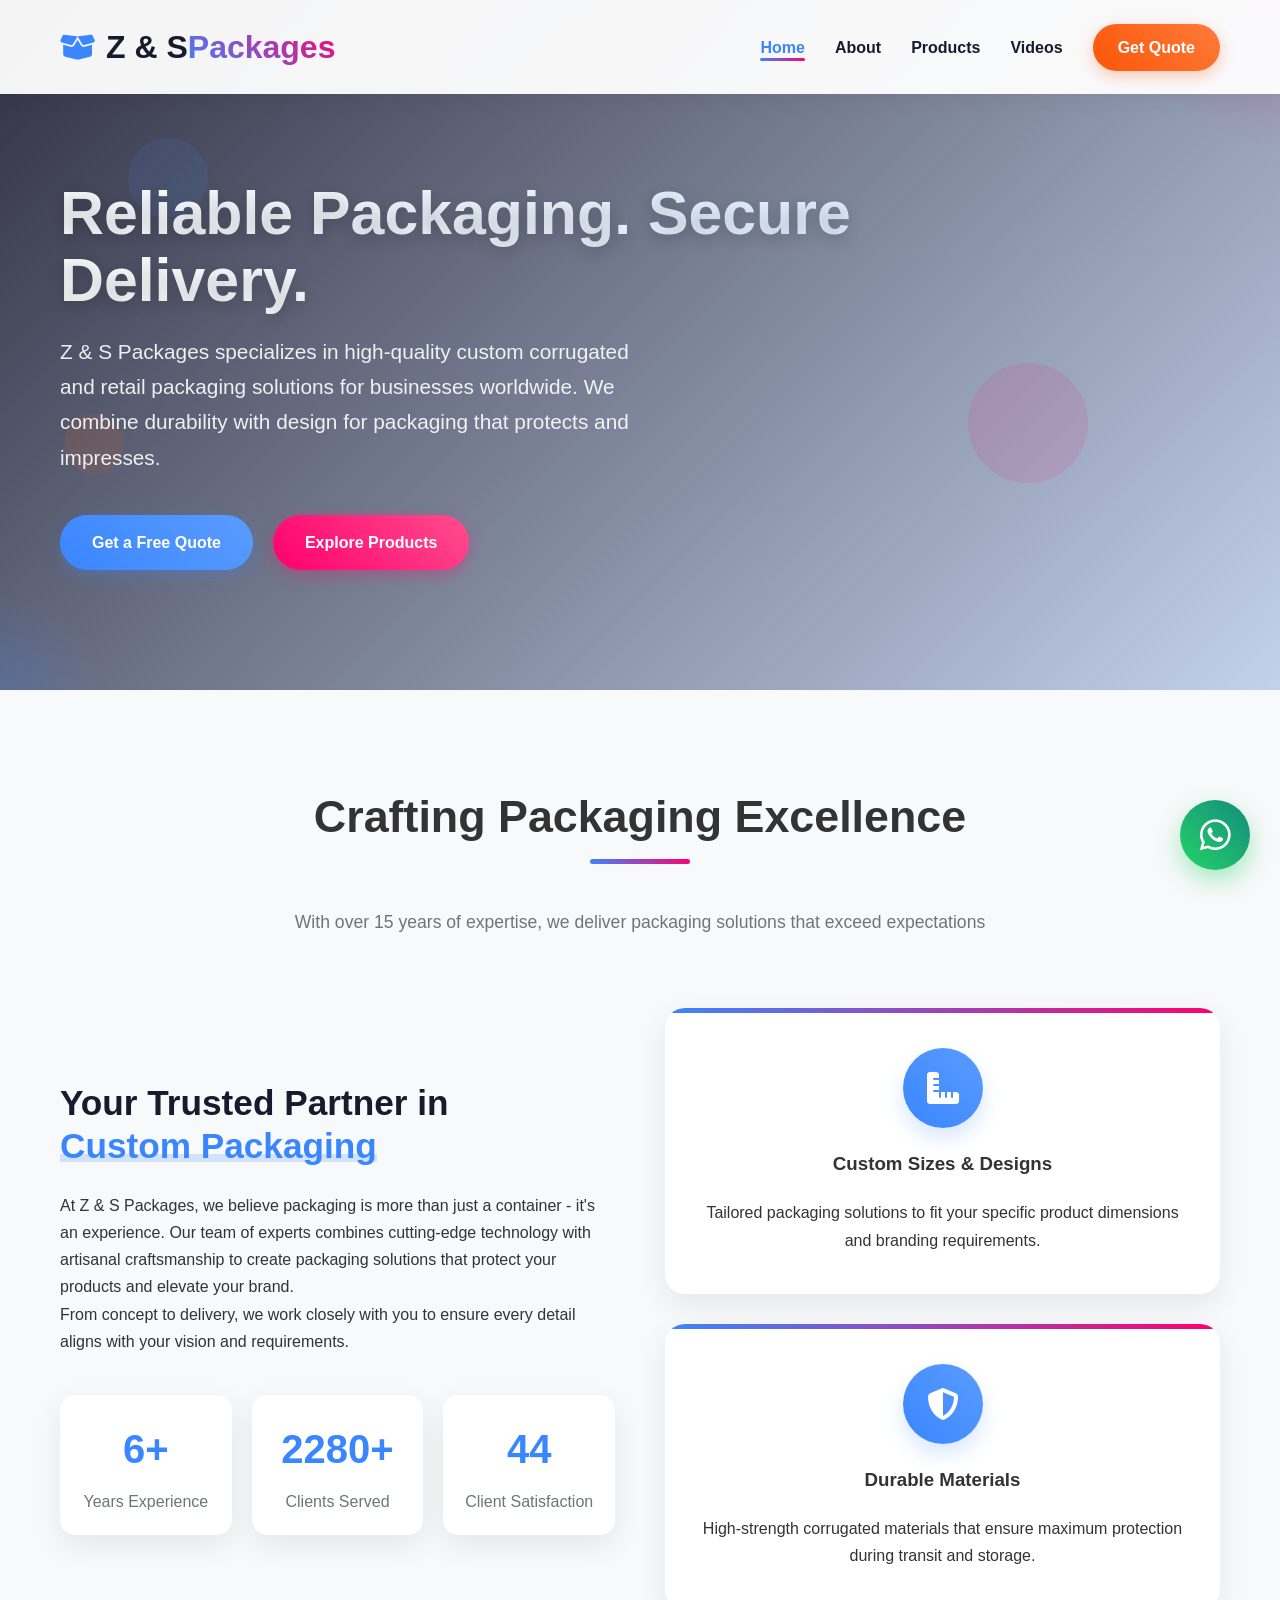
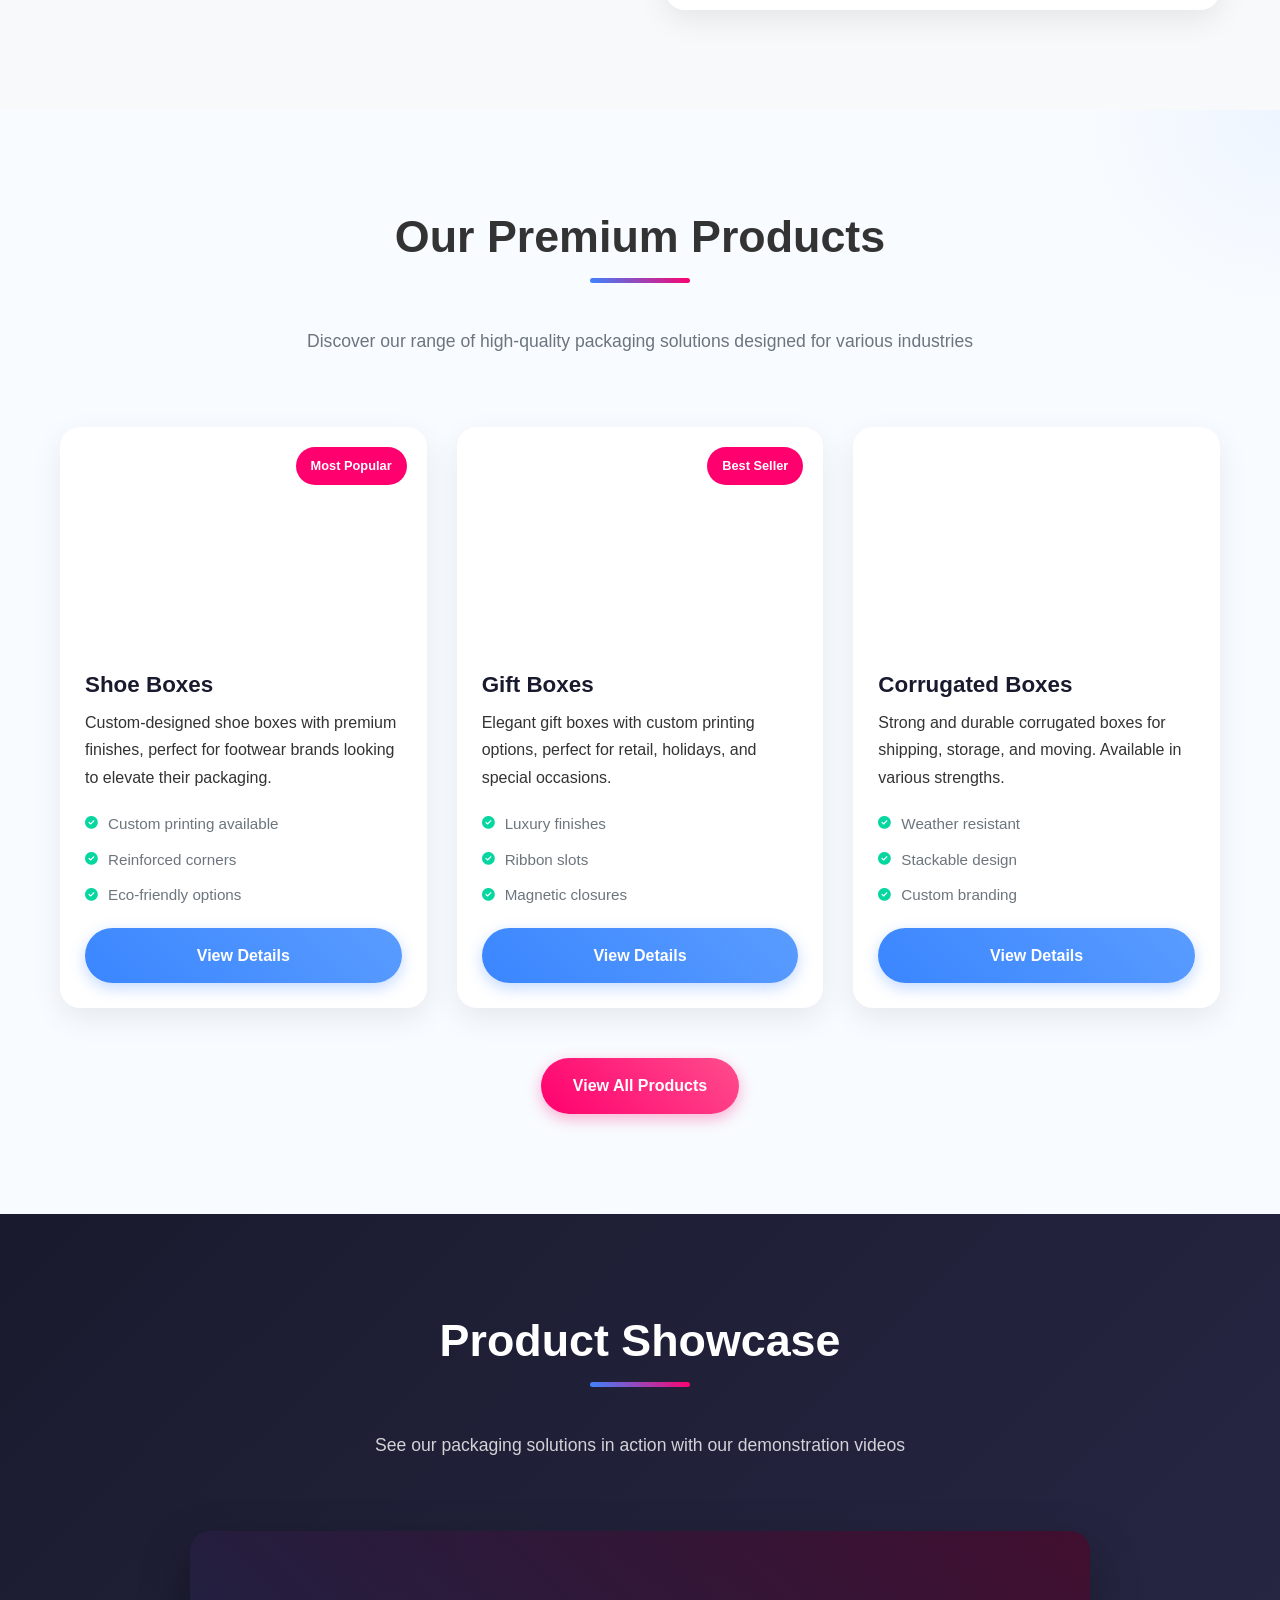
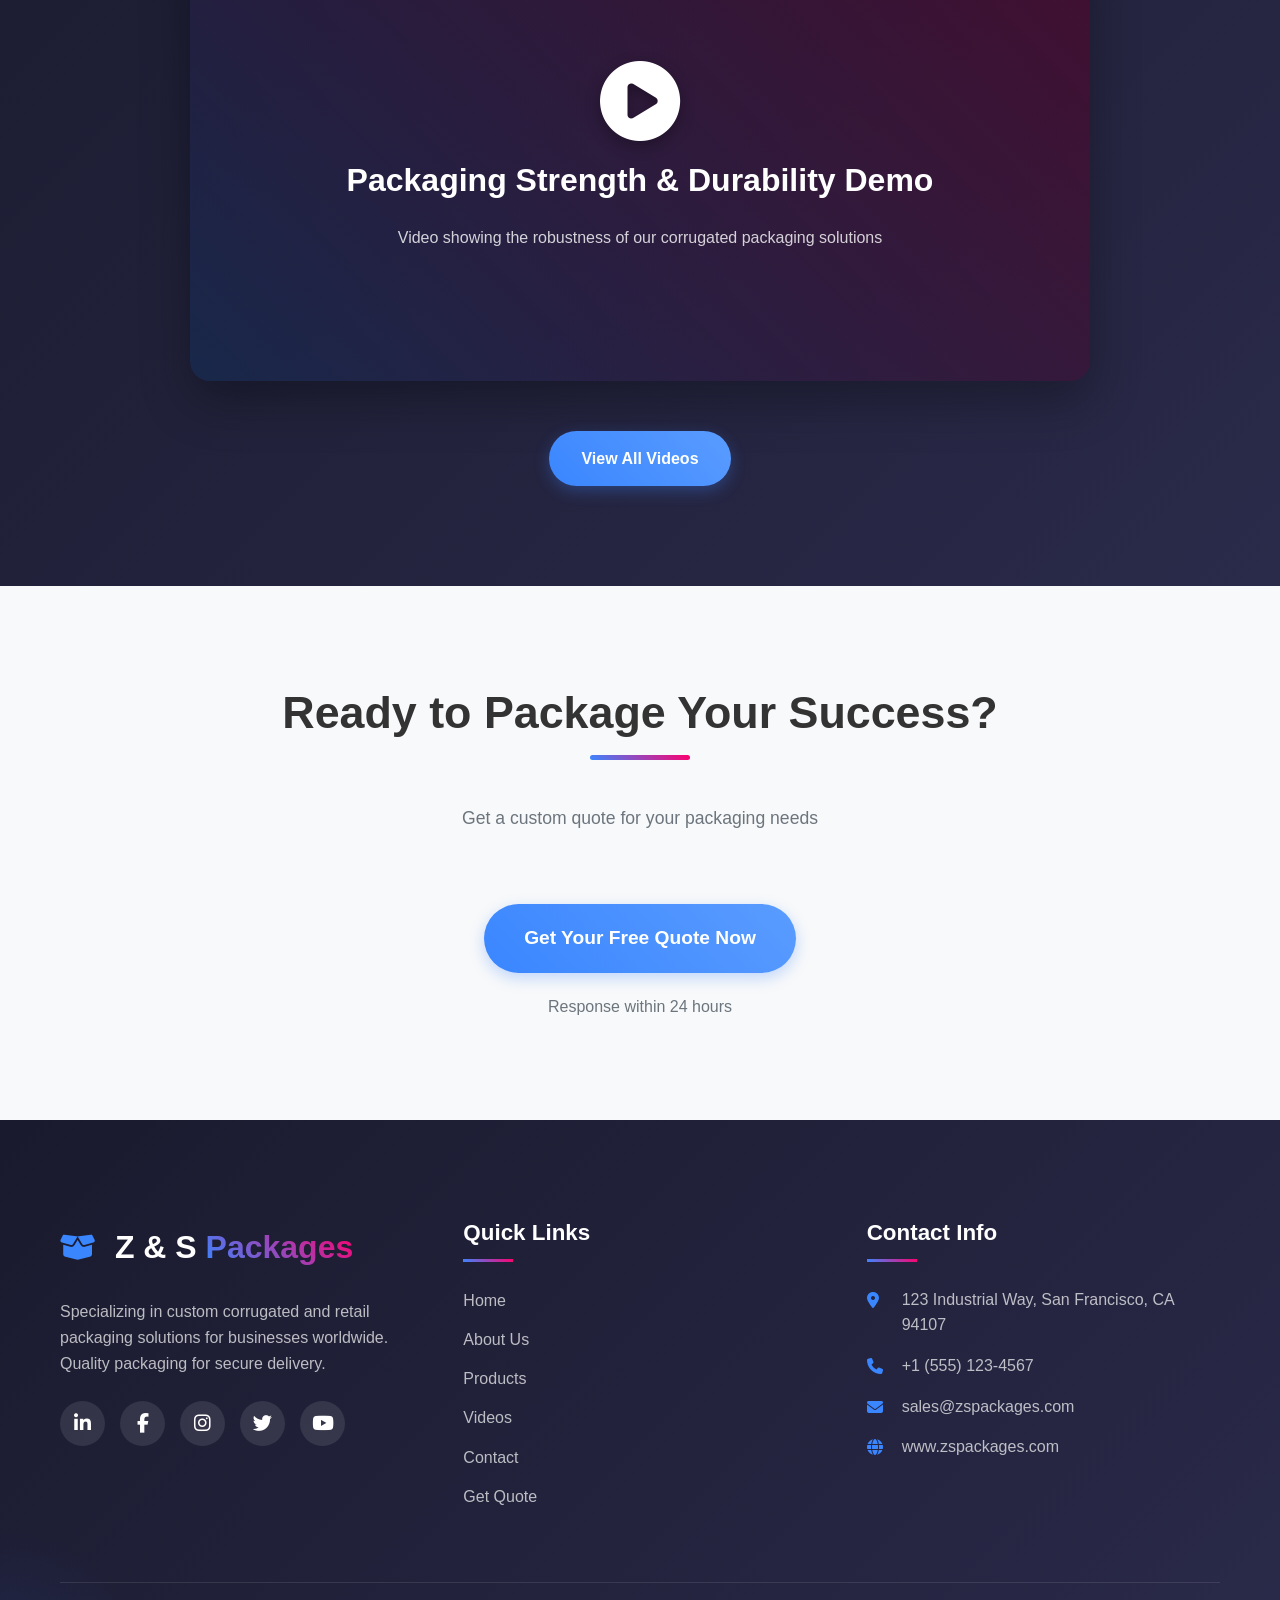
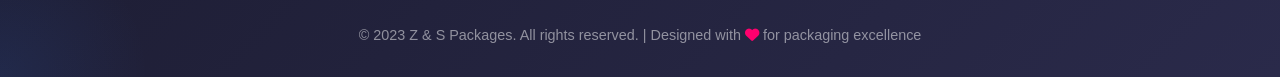
==== commit b3a0b632: "Update index.html" ====
--- a/index.html
+++ b/index.html
@@ -16,7 +16,7 @@
   </head>
   <body>
     <!-- WhatsApp Button -->
-    <a href="https://wa.me/1234567890" class="whatsapp-btn" target="_blank">
+    <a href="https://wa.me/03027876618" class="whatsapp-btn" target="_blank">
       <i class="fab fa-whatsapp"></i>
     </a>
 
@@ -156,9 +156,7 @@
           <div class="product-card fade-in">
             <div
               class="product-img"
-              style="
-                background-image: url(&quot;https://images.unsplash.com/photo-1556742049-0cfed4f6a45d?ixlib=rb-4.0.3&ixid=M3wxMjA3fDB8MHxwaG90by1wYWdlfHx8fGVufDB8fHx8fA%3D%3D&auto=format&fit=crop&w=1170&q=80&quot;);
-              "
+              style="background-image: url(assets/images/shoeBox.png)"
             ></div>
             <div class="product-badge">Most Popular</div>
             <div class="product-content">
@@ -187,9 +185,7 @@
           <div class="product-card fade-in">
             <div
               class="product-img"
-              style="
-                background-image: url(&quot;https://images.unsplash.com/photo-1598300042247-d088f8ab3a91?ixlib=rb-4.0.3&ixid=M3wxMjA3fDB8MHxwaG90by1wYWdlfHx8fGVufDB8fHx8fA%3D%3D&auto=format&fit=crop&w=1331&q=80&quot;);
-              "
+              style="background-image: url(assets/images/giftBox.png)"
             ></div>
             <div class="product-badge">Best Seller</div>
             <div class="product-content">
@@ -214,9 +210,7 @@
           <div class="product-card fade-in">
             <div
               class="product-img"
-              style="
-                background-image: url(&quot;https://images.unsplash.com/photo-1607082350899-7e105aa886ae?ixlib=rb-4.0.3&ixid=M3wxMjA3fDB8MHxwaG90by1wYWdlfHx8fGVufDB8fHx8fA%3D%3D&auto=format&fit=crop&w=1178&q=80&quot;);
-              "
+              style="background-image: url(assets/images/CorrugatedBox.png)"
             ></div>
             <div class="product-content">
               <h3>Corrugated Boxes</h3>
--- a/css/style.css
+++ b/css/style.css
@@ -1,1291 +1,2186 @@
-/* style.css */
+/* ===== Z & S PACKAGES - COMPLETE UNIFIED STYLESHEET ===== */
+
+/* ===== CSS VARIABLES ===== */
 :root {
-  --primary: #3a86ff; /* Vibrant Blue */
-  --secondary: #ff006e; /* Energetic Pink */
-  --accent: #fb5607; /* Orange Accent */
-  --dark: #1a1a2e; /* Dark Blue */
-  --light: #f8f9fa; /* Light Background */
-  --success: #06d6a0; /* Green */
-  --warning: #ffd166; /* Gold/Yellow */
-  --text: #333333;
-  --text-light: #6c757d;
-  --transition: all 0.4s cubic-bezier(0.175, 0.885, 0.32, 1.1);
-  --shadow: 0 10px 30px rgba(0, 0, 0, 0.08);
-  --shadow-hover: 0 20px 40px rgba(0, 0, 0, 0.15);
-}
-
+    --primary: #3A86FF;
+    --secondary: #FF006E;
+    --accent: #FB5607;
+    --dark: #1A1A2E;
+    --light: #F8F9FA;
+    --success: #06D6A0;
+    --warning: #FFD166;
+    --text: #333333;
+    --text-light: #6C757D;
+    --transition: all 0.4s cubic-bezier(0.175, 0.885, 0.32, 1.1);
+    --shadow: 0 10px 30px rgba(0, 0, 0, 0.08);
+    --shadow-hover: 0 20px 40px rgba(0, 0, 0, 0.15);
+}
+
+/* ===== RESET & BASE STYLES ===== */
 * {
-  margin: 0;
-  padding: 0;
-  box-sizing: border-box;
+    margin: 0;
+    padding: 0;
+    box-sizing: border-box;
 }
 
 html {
-  scroll-behavior: smooth;
-  scroll-padding-top: 80px;
+    scroll-behavior: smooth;
+    scroll-padding-top: 80px;
 }
 
 body {
-  font-family: "Poppins", sans-serif;
-  color: var(--text);
-  background-color: var(--light);
-  line-height: 1.7;
-  overflow-x: hidden;
-}
-
-h1,
-h2,
-h3,
-h4 {
-  font-family: "Montserrat", sans-serif;
-  font-weight: 800;
-  line-height: 1.2;
-  margin-bottom: 1.5rem;
+    font-family: 'Poppins', sans-serif;
+    color: var(--text);
+    background-color: var(--light);
+    line-height: 1.7;
+    overflow-x: hidden;
+}
+
+h1, h2, h3, h4 {
+    font-family: 'Montserrat', sans-serif;
+    font-weight: 800;
+    line-height: 1.2;
+    margin-bottom: 1.5rem;
 }
 
 .container {
-  width: 100%;
-  max-width: 1200px;
-  margin: 0 auto;
-  padding: 0 20px;
+    width: 100%;
+    max-width: 1200px;
+    margin: 0 auto;
+    padding: 0 20px;
 }
 
 .section-padding {
-  padding: 100px 0;
-}
-
+    padding: 100px 0;
+}
+
+/* ===== BUTTONS ===== */
 .btn {
-  display: inline-flex;
-  align-items: center;
-  justify-content: center;
-  padding: 14px 32px;
-  border-radius: 50px;
-  font-weight: 600;
-  text-decoration: none;
-  transition: var(--transition);
-  cursor: pointer;
-  border: none;
-  font-family: "Poppins", sans-serif;
-  font-size: 1rem;
-  position: relative;
-  overflow: hidden;
-  z-index: 1;
+    display: inline-flex;
+    align-items: center;
+    justify-content: center;
+    padding: 14px 32px;
+    border-radius: 50px;
+    font-weight: 600;
+    text-decoration: none;
+    transition: var(--transition);
+    cursor: pointer;
+    border: none;
+    font-family: 'Poppins', sans-serif;
+    font-size: 1rem;
+    position: relative;
+    overflow: hidden;
+    z-index: 1;
 }
 
 .btn::after {
-  content: "";
-  position: absolute;
-  width: 100%;
-  height: 100%;
-  background: rgba(255, 255, 255, 0.1);
-  top: 0;
-  left: -100%;
-  transition: var(--transition);
-  z-index: -1;
+    content: '';
+    position: absolute;
+    width: 100%;
+    height: 100%;
+    background: rgba(255, 255, 255, 0.1);
+    top: 0;
+    left: -100%;
+    transition: var(--transition);
+    z-index: -1;
 }
 
 .btn:hover::after {
-  left: 0;
+    left: 0;
 }
 
 .btn-primary {
-  background: linear-gradient(45deg, var(--primary), #5a9cff);
-  color: white;
-  box-shadow: 0 5px 15px rgba(58, 134, 255, 0.3);
+    background: linear-gradient(45deg, var(--primary), #5A9CFF);
+    color: white;
+    box-shadow: 0 5px 15px rgba(58, 134, 255, 0.3);
 }
 
 .btn-primary:hover {
-  transform: translateY(-5px);
-  box-shadow: 0 15px 25px rgba(58, 134, 255, 0.4);
+    transform: translateY(-5px);
+    box-shadow: 0 15px 25px rgba(58, 134, 255, 0.4);
 }
 
 .btn-secondary {
-  background: linear-gradient(45deg, var(--secondary), #ff4d8d);
-  color: white;
-  box-shadow: 0 5px 15px rgba(255, 0, 110, 0.3);
+    background: linear-gradient(45deg, var(--secondary), #FF4D8D);
+    color: white;
+    box-shadow: 0 5px 15px rgba(255, 0, 110, 0.3);
 }
 
 .btn-secondary:hover {
-  transform: translateY(-5px);
-  box-shadow: 0 15px 25px rgba(255, 0, 110, 0.4);
+    transform: translateY(-5px);
+    box-shadow: 0 15px 25px rgba(255, 0, 110, 0.4);
 }
 
 .btn-accent {
-  background: linear-gradient(45deg, var(--accent), #ff7b3a);
-  color: white;
-  box-shadow: 0 5px 15px rgba(251, 86, 7, 0.3);
+    background: linear-gradient(45deg, var(--accent), #FF7B3A);
+    color: white;
+    box-shadow: 0 5px 15px rgba(251, 86, 7, 0.3);
 }
 
 .btn-accent:hover {
-  transform: translateY(-5px);
-  box-shadow: 0 15px 25px rgba(251, 86, 7, 0.4);
-}
-
-/* Header & Navigation */
+    transform: translateY(-5px);
+    box-shadow: 0 15px 25px rgba(251, 86, 7, 0.4);
+}
+
+.btn-outline {
+    background: transparent;
+    border: 2px solid var(--primary);
+    color: var(--primary);
+}
+
+.btn-outline:hover {
+    background: var(--primary);
+    color: white;
+    transform: translateY(-5px);
+}
+
+/* ===== HEADER & NAVIGATION ===== */
 header {
-  background-color: rgba(255, 255, 255, 0.95);
-  backdrop-filter: blur(10px);
-  position: fixed;
-  width: 100%;
-  top: 0;
-  z-index: 1000;
-  box-shadow: 0 5px 20px rgba(0, 0, 0, 0.05);
-  transition: var(--transition);
+    background-color: rgba(255, 255, 255, 0.95);
+    backdrop-filter: blur(10px);
+    position: fixed;
+    width: 100%;
+    top: 0;
+    z-index: 1000;
+    box-shadow: 0 5px 20px rgba(0, 0, 0, 0.05);
+    transition: var(--transition);
 }
 
 header.scrolled {
-  padding: 5px 0;
-  box-shadow: 0 10px 30px rgba(0, 0, 0, 0.1);
+    padding: 5px 0;
+    box-shadow: 0 10px 30px rgba(0, 0, 0, 0.1);
 }
 
 .header-container {
-  display: flex;
-  justify-content: space-between;
-  align-items: center;
-  padding: 20px;
+    display: flex;
+    justify-content: space-between;
+    align-items: center;
+    padding: 20px;
 }
 
 .logo {
-  font-family: "Montserrat", sans-serif;
-  font-size: 2rem;
-  font-weight: 900;
-  color: var(--dark);
-  text-decoration: none;
-  display: flex;
-  align-items: center;
+    font-family: 'Montserrat', sans-serif;
+    font-size: 2rem;
+    font-weight: 900;
+    color: var(--dark);
+    text-decoration: none;
+    display: flex;
+    align-items: center;
 }
 
 .logo span {
-  background: linear-gradient(45deg, var(--primary), var(--secondary));
-  -webkit-background-clip: text;
-  -webkit-text-fill-color: transparent;
-  background-clip: text;
+    background: linear-gradient(45deg, var(--primary), var(--secondary));
+    -webkit-background-clip: text;
+    -webkit-text-fill-color: transparent;
+    background-clip: text;
 }
 
 .logo-icon {
-  margin-right: 10px;
-  color: var(--primary);
-  font-size: 1.8rem;
+    margin-right: 10px;
+    color: var(--primary);
+    font-size: 1.8rem;
 }
 
 nav ul {
-  display: flex;
-  list-style: none;
+    display: flex;
+    list-style: none;
+    align-items: center;
 }
 
 nav ul li {
-  margin-left: 30px;
-  position: relative;
+    margin-left: 30px;
+    position: relative;
 }
 
 nav ul li a {
-  color: var(--dark);
-  text-decoration: none;
-  font-weight: 600;
-  transition: var(--transition);
-  padding: 5px 0;
-  position: relative;
-  font-size: 1rem;
+    color: var(--dark);
+    text-decoration: none;
+    font-weight: 600;
+    transition: var(--transition);
+    padding: 5px 0;
+    position: relative;
+    font-size: 1rem;
 }
 
 nav ul li a::after {
-  content: "";
-  position: absolute;
-  bottom: 0;
-  left: 0;
-  width: 0;
-  height: 3px;
-  background: linear-gradient(45deg, var(--primary), var(--secondary));
-  transition: var(--transition);
-  border-radius: 3px;
+    content: '';
+    position: absolute;
+    bottom: 0;
+    left: 0;
+    width: 0;
+    height: 3px;
+    background: linear-gradient(45deg, var(--primary), var(--secondary));
+    transition: var(--transition);
+    border-radius: 3px;
 }
 
 nav ul li a:hover {
-  color: var(--primary);
+    color: var(--primary);
 }
 
 nav ul li a:hover::after,
 nav ul li a.active::after {
-  width: 100%;
+    width: 100%;
 }
 
 nav ul li a.active {
-  color: var(--primary);
+    color: var(--primary);
+}
+
+nav ul li .btn {
+    padding: 10px 25px;
+    margin-left: 0;
+}
+
+nav ul li .btn::after {
+    display: none;
 }
 
 .mobile-menu-btn {
-  display: none;
-  background: none;
-  border: none;
-  color: var(--dark);
-  font-size: 1.5rem;
-  cursor: pointer;
-  transition: var(--transition);
+    display: none;
+    background: none;
+    border: none;
+    color: var(--dark);
+    font-size: 1.5rem;
+    cursor: pointer;
+    transition: var(--transition);
 }
 
 .mobile-menu-btn:hover {
-  color: var(--primary);
-}
-
-/* Hero Section */
+    color: var(--primary);
+}
+
+/* ===== HERO SECTION ===== */
 .hero {
-  background:
-    linear-gradient(
-      135deg,
-      rgba(26, 26, 46, 0.9) 0%,
-      rgba(58, 134, 255, 0.2) 100%
-    ),
-    url("https://images.unsplash.com/photo-1607082348824-0a96f2a4b9da?ixlib=rb-4.0.3&ixid=M3wxMjA3fDB8MHxwaG90by1wYWdlfHx8fGVufDB8fHx8fA%3D%3D&auto=format&fit=crop&w=2070&q=80");
-  background-size: cover;
-  background-position: center;
-  background-attachment: fixed;
-  color: white;
-  padding: 180px 0 120px;
-  position: relative;
-  overflow: hidden;
+    background: linear-gradient(135deg, rgba(26, 26, 46, 0.9) 0%, rgba(58, 134, 255, 0.2) 100%), 
+                url('https://images.unsplash.com/photo-1607082348824-0a96f2a4b9da?ixlib=rb-4.0.3&auto=format&fit=crop&w=2070&q=80');
+    background-size: cover;
+    background-position: center;
+    background-attachment: fixed;
+    color: white;
+    padding: 180px 0 120px;
+    position: relative;
+    overflow: hidden;
 }
 
 .hero::before {
-  content: "";
-  position: absolute;
-  width: 300px;
-  height: 300px;
-  border-radius: 50%;
-  background: radial-gradient(
-    circle,
-    rgba(255, 0, 110, 0.2) 0%,
-    rgba(255, 0, 110, 0) 70%
-  );
-  top: -150px;
-  right: -150px;
-  animation: float 6s ease-in-out infinite;
+    content: '';
+    position: absolute;
+    width: 300px;
+    height: 300px;
+    border-radius: 50%;
+    background: radial-gradient(circle, rgba(255, 0, 110, 0.2) 0%, rgba(255, 0, 110, 0) 70%);
+    top: -150px;
+    right: -150px;
+    animation: float 6s ease-in-out infinite;
 }
 
 .hero::after {
-  content: "";
-  position: absolute;
-  width: 200px;
-  height: 200px;
-  border-radius: 50%;
-  background: radial-gradient(
-    circle,
-    rgba(58, 134, 255, 0.2) 0%,
-    rgba(58, 134, 255, 0) 70%
-  );
-  bottom: -100px;
-  left: -100px;
-  animation: float 8s ease-in-out infinite reverse;
+    content: '';
+    position: absolute;
+    width: 200px;
+    height: 200px;
+    border-radius: 50%;
+    background: radial-gradient(circle, rgba(58, 134, 255, 0.2) 0%, rgba(58, 134, 255, 0) 70%);
+    bottom: -100px;
+    left: -100px;
+    animation: float 8s ease-in-out infinite reverse;
 }
 
 .hero-content {
-  max-width: 800px;
-  position: relative;
-  z-index: 2;
+    max-width: 800px;
+    position: relative;
+    z-index: 2;
 }
 
 .hero h1 {
-  font-size: 3.8rem;
-  margin-bottom: 20px;
-  line-height: 1.1;
-  text-shadow: 0 5px 15px rgba(0, 0, 0, 0.2);
-  background: linear-gradient(45deg, white, #e0f0ff);
-  -webkit-background-clip: text;
-  -webkit-text-fill-color: transparent;
-  background-clip: text;
+    font-size: 3.8rem;
+    margin-bottom: 20px;
+    line-height: 1.1;
+    text-shadow: 0 5px 15px rgba(0, 0, 0, 0.2);
+    background: linear-gradient(45deg, white, #e0f0ff);
+    -webkit-background-clip: text;
+    -webkit-text-fill-color: transparent;
+    background-clip: text;
 }
 
 .hero p {
-  font-size: 1.3rem;
-  margin-bottom: 40px;
-  color: rgba(255, 255, 255, 0.9);
-  max-width: 600px;
+    font-size: 1.3rem;
+    margin-bottom: 40px;
+    color: rgba(255, 255, 255, 0.9);
+    max-width: 600px;
 }
 
 .hero-btns {
-  display: flex;
-  gap: 20px;
-  flex-wrap: wrap;
-}
-
-/* Floating Shapes Animation */
+    display: flex;
+    gap: 20px;
+    flex-wrap: wrap;
+}
+
+/* ===== FLOATING SHAPES ===== */
 .floating-shape {
-  position: absolute;
-  border-radius: 50%;
-  opacity: 0.1;
-  z-index: 1;
+    position: absolute;
+    border-radius: 50%;
+    opacity: 0.1;
+    z-index: 1;
 }
 
 .shape-1 {
-  width: 80px;
-  height: 80px;
-  background-color: var(--primary);
-  top: 20%;
-  left: 10%;
-  animation: float 15s ease-in-out infinite;
+    width: 80px;
+    height: 80px;
+    background-color: var(--primary);
+    top: 20%;
+    left: 10%;
+    animation: float 15s ease-in-out infinite;
 }
 
 .shape-2 {
-  width: 120px;
-  height: 120px;
-  background-color: var(--secondary);
-  bottom: 30%;
-  right: 15%;
-  animation: float 12s ease-in-out infinite reverse;
+    width: 120px;
+    height: 120px;
+    background-color: var(--secondary);
+    bottom: 30%;
+    right: 15%;
+    animation: float 12s ease-in-out infinite reverse;
 }
 
 .shape-3 {
-  width: 60px;
-  height: 60px;
-  background-color: var(--accent);
-  top: 60%;
-  left: 5%;
-  animation: float 10s ease-in-out infinite;
+    width: 60px;
+    height: 60px;
+    background-color: var(--accent);
+    top: 60%;
+    left: 5%;
+    animation: float 10s ease-in-out infinite;
 }
 
 @keyframes float {
-  0%,
-  100% {
-    transform: translateY(0) rotate(0deg);
-  }
-  50% {
-    transform: translateY(-30px) rotate(180deg);
-  }
-}
-
-/* Sections */
+    0%, 100% {
+        transform: translateY(0) rotate(0deg);
+    }
+    50% {
+        transform: translateY(-30px) rotate(180deg);
+    }
+}
+
+/* ===== SECTION TITLES ===== */
 .section-title {
-  text-align: center;
-  margin-bottom: 70px;
-  position: relative;
+    text-align: center;
+    margin-bottom: 70px;
+    position: relative;
 }
 
 .section-title h2 {
-  font-size: 2.8rem;
-  position: relative;
-  display: inline-block;
-  padding-bottom: 20px;
+    font-size: 2.8rem;
+    position: relative;
+    display: inline-block;
+    padding-bottom: 20px;
 }
 
 .section-title h2::after {
-  content: "";
-  position: absolute;
-  bottom: 0;
-  left: 50%;
-  transform: translateX(-50%);
-  width: 100px;
-  height: 5px;
-  background: linear-gradient(45deg, var(--primary), var(--secondary));
-  border-radius: 5px;
+    content: '';
+    position: absolute;
+    bottom: 0;
+    left: 50%;
+    transform: translateX(-50%);
+    width: 100px;
+    height: 5px;
+    background: linear-gradient(45deg, var(--primary), var(--secondary));
+    border-radius: 5px;
 }
 
 .section-title p {
-  max-width: 700px;
-  margin: 20px auto 0;
-  color: var(--text-light);
-  font-size: 1.1rem;
-}
-
-/* About Section */
+    max-width: 700px;
+    margin: 20px auto 0;
+    color: var(--text-light);
+    font-size: 1.1rem;
+}
+
+/* ===== ABOUT SECTION ===== */
 .about-content {
-  display: grid;
-  grid-template-columns: repeat(auto-fit, minmax(300px, 1fr));
-  gap: 50px;
-  align-items: center;
+    display: grid;
+    grid-template-columns: repeat(auto-fit, minmax(300px, 1fr));
+    gap: 50px;
+    align-items: center;
 }
 
 .about-text h3 {
-  font-size: 2.2rem;
-  margin-bottom: 25px;
-  color: var(--dark);
+    font-size: 2.2rem;
+    margin-bottom: 25px;
+    color: var(--dark);
 }
 
 .highlight {
-  color: var(--primary);
-  position: relative;
-  display: inline-block;
+    color: var(--primary);
+    position: relative;
+    display: inline-block;
 }
 
 .highlight::after {
-  content: "";
-  position: absolute;
-  bottom: 5px;
-  left: 0;
-  width: 100%;
-  height: 8px;
-  background-color: rgba(58, 134, 255, 0.2);
-  z-index: -1;
+    content: '';
+    position: absolute;
+    bottom: 5px;
+    left: 0;
+    width: 100%;
+    height: 8px;
+    background-color: rgba(58, 134, 255, 0.2);
+    z-index: -1;
 }
 
 .stats {
-  display: flex;
-  justify-content: space-between;
-  margin-top: 40px;
-  flex-wrap: wrap;
-  gap: 20px;
+    display: flex;
+    justify-content: space-between;
+    margin-top: 40px;
+    flex-wrap: wrap;
+    gap: 20px;
 }
 
 .stat-item {
-  text-align: center;
-  padding: 20px;
-  border-radius: 15px;
-  background: white;
-  box-shadow: var(--shadow);
-  transition: var(--transition);
-  flex: 1;
-  min-width: 150px;
+    text-align: center;
+    padding: 20px;
+    border-radius: 15px;
+    background: white;
+    box-shadow: var(--shadow);
+    transition: var(--transition);
+    flex: 1;
+    min-width: 150px;
 }
 
 .stat-item:hover {
-  transform: translateY(-10px);
-  box-shadow: var(--shadow-hover);
+    transform: translateY(-10px);
+    box-shadow: var(--shadow-hover);
 }
 
 .stat-number {
-  font-size: 2.5rem;
-  font-weight: 800;
-  color: var(--primary);
-  margin-bottom: 5px;
+    font-size: 2.5rem;
+    font-weight: 800;
+    color: var(--primary);
+    margin-bottom: 5px;
 }
 
 .stat-label {
-  color: var(--text-light);
-  font-weight: 500;
-}
-
-/* Strengths Section */
+    color: var(--text-light);
+    font-weight: 500;
+}
+
+/* ===== STRENGTHS SECTION ===== */
 .strengths {
-  background-color: #f8fbff;
-  position: relative;
-  overflow: hidden;
+    background-color: #f8fbff;
+    position: relative;
+    overflow: hidden;
 }
 
 .strengths::before {
-  content: "";
-  position: absolute;
-  width: 400px;
-  height: 400px;
-  border-radius: 50%;
-  background: radial-gradient(
-    circle,
-    rgba(58, 134, 255, 0.05) 0%,
-    rgba(58, 134, 255, 0) 70%
-  );
-  top: -200px;
-  right: -200px;
+    content: '';
+    position: absolute;
+    width: 400px;
+    height: 400px;
+    border-radius: 50%;
+    background: radial-gradient(circle, rgba(58, 134, 255, 0.05) 0%, rgba(58, 134, 255, 0) 70%);
+    top: -200px;
+    right: -200px;
 }
 
 .strengths-grid {
-  display: grid;
-  grid-template-columns: repeat(auto-fit, minmax(280px, 1fr));
-  gap: 30px;
+    display: grid;
+    grid-template-columns: repeat(auto-fit, minmax(280px, 1fr));
+    gap: 30px;
 }
 
 .strength-card {
-  background-color: white;
-  padding: 40px 30px;
-  border-radius: 20px;
-  text-align: center;
-  box-shadow: var(--shadow);
-  transition: var(--transition);
-  position: relative;
-  overflow: hidden;
-  z-index: 1;
+    background-color: white;
+    padding: 40px 30px;
+    border-radius: 20px;
+    text-align: center;
+    box-shadow: var(--shadow);
+    transition: var(--transition);
+    position: relative;
+    overflow: hidden;
+    z-index: 1;
 }
 
 .strength-card::before {
-  content: "";
-  position: absolute;
-  top: 0;
-  left: 0;
-  width: 100%;
-  height: 5px;
-  background: linear-gradient(45deg, var(--primary), var(--secondary));
-  z-index: 2;
+    content: '';
+    position: absolute;
+    top: 0;
+    left: 0;
+    width: 100%;
+    height: 5px;
+    background: linear-gradient(45deg, var(--primary), var(--secondary));
+    z-index: 2;
 }
 
 .strength-card:hover {
-  transform: translateY(-15px);
-  box-shadow: var(--shadow-hover);
+    transform: translateY(-15px);
+    box-shadow: var(--shadow-hover);
 }
 
 .strength-icon {
-  width: 80px;
-  height: 80px;
-  background: linear-gradient(45deg, var(--primary), #5a9cff);
-  border-radius: 50%;
-  display: flex;
-  align-items: center;
-  justify-content: center;
-  margin: 0 auto 25px;
-  color: white;
-  font-size: 2rem;
-  box-shadow: 0 10px 20px rgba(58, 134, 255, 0.2);
-  transition: var(--transition);
+    width: 80px;
+    height: 80px;
+    background: linear-gradient(45deg, var(--primary), #5A9CFF);
+    border-radius: 50%;
+    display: flex;
+    align-items: center;
+    justify-content: center;
+    margin: 0 auto 25px;
+    color: white;
+    font-size: 2rem;
+    box-shadow: 0 10px 20px rgba(58, 134, 255, 0.2);
+    transition: var(--transition);
 }
 
 .strength-card:hover .strength-icon {
-  transform: rotateY(180deg) scale(1.1);
-}
-
-/* Products Section */
+    transform: rotateY(180deg) scale(1.1);
+}
+
+/* ===== PRODUCTS GRID ===== */
 .products-grid {
-  display: grid;
-  grid-template-columns: repeat(auto-fill, minmax(280px, 1fr));
-  gap: 30px;
+    display: grid;
+    grid-template-columns: repeat(auto-fill, minmax(280px, 1fr));
+    gap: 30px;
 }
 
 .product-card {
-  background-color: white;
-  border-radius: 20px;
-  overflow: hidden;
-  box-shadow: var(--shadow);
-  transition: var(--transition);
-  position: relative;
+    background-color: white;
+    border-radius: 20px;
+    overflow: hidden;
+    box-shadow: var(--shadow);
+    transition: var(--transition);
+    position: relative;
+    text-decoration: none;
+    color: inherit;
+    display: block;
 }
 
 .product-card::before {
-  content: "";
-  position: absolute;
-  top: 0;
-  left: 0;
-  width: 100%;
-  height: 100%;
-  background: linear-gradient(
-    45deg,
-    rgba(58, 134, 255, 0),
-    rgba(255, 0, 110, 0)
-  );
-  transition: var(--transition);
-  z-index: 1;
+    content: '';
+    position: absolute;
+    top: 0;
+    left: 0;
+    width: 100%;
+    height: 100%;
+    background: linear-gradient(45deg, rgba(58, 134, 255, 0), rgba(255, 0, 110, 0));
+    transition: var(--transition);
+    z-index: 1;
 }
 
 .product-card:hover::before {
-  background: linear-gradient(
-    45deg,
-    rgba(58, 134, 255, 0.1),
-    rgba(255, 0, 110, 0.1)
-  );
+    background: linear-gradient(45deg, rgba(58, 134, 255, 0.1), rgba(255, 0, 110, 0.1));
 }
 
 .product-card:hover {
-  transform: translateY(-15px) scale(1.02);
-  box-shadow: var(--shadow-hover);
+    transform: translateY(-15px) scale(1.02);
+    box-shadow: var(--shadow-hover);
 }
 
 .product-img {
-  height: 220px;
-  background-size: cover;
-  background-position: center;
-  position: relative;
-  transition: var(--transition);
+    height: 220px;
+    background-size: cover;
+    background-position: center;
+    position: relative;
+    transition: var(--transition);
 }
 
 .product-card:hover .product-img {
-  transform: scale(1.05);
+    transform: scale(1.05);
 }
 
 .product-badge {
-  position: absolute;
-  top: 20px;
-  right: 20px;
-  background: var(--secondary);
-  color: white;
-  padding: 8px 15px;
-  border-radius: 50px;
-  font-size: 0.8rem;
-  font-weight: 600;
-  z-index: 2;
+    position: absolute;
+    top: 20px;
+    right: 20px;
+    background: var(--secondary);
+    color: white;
+    padding: 8px 15px;
+    border-radius: 50px;
+    font-size: 0.8rem;
+    font-weight: 600;
+    z-index: 2;
 }
 
 .product-content {
-  padding: 25px;
-  position: relative;
-  z-index: 2;
+    padding: 25px;
+    position: relative;
+    z-index: 2;
 }
 
 .product-content h3 {
-  font-size: 1.4rem;
-  margin-bottom: 10px;
-  color: var(--dark);
+    font-size: 1.4rem;
+    margin-bottom: 10px;
+    color: var(--dark);
 }
 
 .product-features {
-  list-style: none;
-  margin: 15px 0;
+    list-style: none;
+    margin: 15px 0;
 }
 
 .product-features li {
-  padding: 5px 0;
-  color: var(--text-light);
-  font-size: 0.95rem;
-  display: flex;
-  align-items: center;
+    padding: 5px 0;
+    color: var(--text-light);
+    font-size: 0.95rem;
+    display: flex;
+    align-items: center;
 }
 
 .product-features li i {
-  color: var(--success);
-  margin-right: 10px;
-  font-size: 0.8rem;
-}
-
-/* Video Section */
+    color: var(--success);
+    margin-right: 10px;
+    font-size: 0.8rem;
+}
+
+/* ===== VIDEO SECTION ===== */
 .video-section {
-  background: linear-gradient(135deg, var(--dark) 0%, #2a2a4a 100%);
-  color: white;
-  position: relative;
-  overflow: hidden;
+    background: linear-gradient(135deg, var(--dark) 0%, #2A2A4A 100%);
+    color: white;
+    position: relative;
+    overflow: hidden;
 }
 
 .video-section .section-title h2 {
-  color: white;
+    color: white;
 }
 
 .video-section .section-title p {
-  color: rgba(255, 255, 255, 0.8);
+    color: rgba(255, 255, 255, 0.8);
 }
 
 .video-container {
-  max-width: 900px;
-  margin: 0 auto;
-  border-radius: 20px;
-  overflow: hidden;
-  box-shadow: 0 20px 50px rgba(0, 0, 0, 0.3);
-  position: relative;
-  transform: perspective(1000px) rotateX(2deg);
-  transition: var(--transition);
+    max-width: 900px;
+    margin: 0 auto;
+    border-radius: 20px;
+    overflow: hidden;
+    box-shadow: 0 20px 50px rgba(0, 0, 0, 0.3);
+    position: relative;
+    transform: perspective(1000px) rotateX(2deg);
+    transition: var(--transition);
 }
 
 .video-container:hover {
-  transform: perspective(1000px) rotateX(0deg);
+    transform: perspective(1000px) rotateX(0deg);
 }
 
 .video-placeholder {
-  background-color: rgba(0, 0, 0, 0.5);
-  height: 450px;
-  display: flex;
-  flex-direction: column;
-  justify-content: center;
-  align-items: center;
-  color: white;
-  position: relative;
-  overflow: hidden;
+    background-color: rgba(0, 0, 0, 0.5);
+    height: 450px;
+    display: flex;
+    flex-direction: column;
+    justify-content: center;
+    align-items: center;
+    color: white;
+    position: relative;
+    overflow: hidden;
 }
 
 .video-placeholder::before {
-  content: "";
-  position: absolute;
-  width: 100%;
-  height: 100%;
-  background: linear-gradient(
-    45deg,
-    rgba(58, 134, 255, 0.2),
-    rgba(255, 0, 110, 0.2)
-  );
-  z-index: 1;
+    content: '';
+    position: absolute;
+    width: 100%;
+    height: 100%;
+    background: linear-gradient(45deg, rgba(58, 134, 255, 0.2), rgba(255, 0, 110, 0.2));
+    z-index: 1;
 }
 
 .video-placeholder i {
-  font-size: 5rem;
-  margin-bottom: 20px;
-  color: white;
-  z-index: 2;
-  text-shadow: 0 5px 15px rgba(0, 0, 0, 0.3);
-  transition: var(--transition);
-  cursor: pointer;
+    font-size: 5rem;
+    margin-bottom: 20px;
+    color: white;
+    z-index: 2;
+    text-shadow: 0 5px 15px rgba(0, 0, 0, 0.3);
+    transition: var(--transition);
+    cursor: pointer;
 }
 
 .video-placeholder i:hover {
-  color: var(--primary);
-  transform: scale(1.1);
+    color: var(--primary);
+    transform: scale(1.1);
 }
 
 .video-placeholder h3 {
-  font-size: 2rem;
-  z-index: 2;
+    font-size: 2rem;
+    z-index: 2;
 }
 
 .video-placeholder p {
-  z-index: 2;
-  color: rgba(255, 255, 255, 0.8);
-}
-
-/* Contact Section */
+    z-index: 2;
+    color: rgba(255, 255, 255, 0.8);
+}
+
+/* ===== VIDEO GALLERY ===== */
+.video-gallery {
+    display: grid;
+    grid-template-columns: repeat(auto-fill, minmax(350px, 1fr));
+    gap: 30px;
+}
+
+.video-item {
+    background: white;
+    border-radius: 20px;
+    overflow: hidden;
+    box-shadow: var(--shadow);
+    transition: var(--transition);
+}
+
+.video-item:hover {
+    transform: translateY(-10px);
+    box-shadow: var(--shadow-hover);
+}
+
+.video-thumbnail {
+    height: 200px;
+    background-size: cover;
+    background-position: center;
+    position: relative;
+}
+
+.video-thumbnail i {
+    position: absolute;
+    top: 50%;
+    left: 50%;
+    transform: translate(-50%, -50%);
+    font-size: 3rem;
+    color: white;
+    text-shadow: 0 5px 15px rgba(0, 0, 0, 0.3);
+    z-index: 2;
+}
+
+.video-item-content {
+    padding: 25px;
+}
+
+.video-duration {
+    color: var(--primary);
+    font-weight: 600;
+    margin-top: 10px;
+}
+
+/* ===== BREADCRUMB ===== */
+.breadcrumb {
+    background: white;
+    padding: 20px 0;
+    margin-top: 80px;
+    box-shadow: 0 2px 10px rgba(0, 0, 0, 0.02);
+}
+
+.breadcrumb ul {
+    display: flex;
+    list-style: none;
+    flex-wrap: wrap;
+}
+
+.breadcrumb ul li {
+    margin-right: 10px;
+    color: var(--text-light);
+}
+
+.breadcrumb ul li a {
+    color: var(--text-light);
+    text-decoration: none;
+    transition: var(--transition);
+}
+
+.breadcrumb ul li a:hover {
+    color: var(--primary);
+}
+
+.breadcrumb ul li:not(:last-child)::after {
+    content: '/';
+    margin-left: 10px;
+    color: var(--text-light);
+}
+
+/* ===== PRODUCT DETAIL PAGE ===== */
+.product-detail {
+    padding: 60px 0;
+}
+
+.product-grid {
+    display: grid;
+    grid-template-columns: 1fr 1fr;
+    gap: 50px;
+    background: white;
+    border-radius: 30px;
+    padding: 40px;
+    box-shadow: var(--shadow);
+}
+
+/* Product Images */
+.product-images {
+    display: flex;
+    gap: 20px;
+}
+
+.thumbnail-list {
+    display: flex;
+    flex-direction: column;
+    gap: 15px;
+    width: 100px;
+}
+
+.thumbnail {
+    width: 100px;
+    height: 100px;
+    border-radius: 15px;
+    overflow: hidden;
+    cursor: pointer;
+    border: 3px solid transparent;
+    transition: var(--transition);
+    box-shadow: var(--shadow);
+}
+
+.thumbnail:hover {
+    transform: translateY(-5px);
+    border-color: var(--primary);
+}
+
+.thumbnail.active {
+    border-color: var(--primary);
+    box-shadow: 0 5px 15px rgba(58, 134, 255, 0.3);
+}
+
+.thumbnail img {
+    width: 100%;
+    height: 100%;
+    object-fit: cover;
+}
+
+.main-image {
+    flex: 1;
+    border-radius: 20px;
+    overflow: hidden;
+    box-shadow: var(--shadow);
+    position: relative;
+    height: 500px;
+}
+
+.main-image img {
+    width: 100%;
+    height: 100%;
+    object-fit: cover;
+    transition: var(--transition);
+}
+
+.main-image:hover img {
+    transform: scale(1.05);
+}
+
+.image-badge {
+    position: absolute;
+    top: 20px;
+    left: 20px;
+    background: var(--secondary);
+    color: white;
+    padding: 8px 20px;
+    border-radius: 50px;
+    font-weight: 600;
+    font-size: 0.9rem;
+    z-index: 2;
+}
+
+/* Product Info */
+.product-info {
+    padding: 20px 0;
+}
+
+.product-category {
+    color: var(--primary);
+    font-weight: 600;
+    text-transform: uppercase;
+    letter-spacing: 1px;
+    font-size: 0.9rem;
+    margin-bottom: 10px;
+}
+
+.product-info h1 {
+    font-size: 2.5rem;
+    margin-bottom: 20px;
+    color: var(--dark);
+}
+
+.product-rating {
+    display: flex;
+    align-items: center;
+    gap: 15px;
+    margin-bottom: 20px;
+}
+
+.stars {
+    color: var(--warning);
+    font-size: 1.1rem;
+}
+
+.reviews {
+    color: var(--text-light);
+    font-size: 0.95rem;
+}
+
+.product-price {
+    margin-bottom: 25px;
+    padding: 20px;
+    background: #f8f9fa;
+    border-radius: 15px;
+}
+
+.price {
+    font-size: 2.5rem;
+    font-weight: 800;
+    color: var(--primary);
+}
+
+.price small {
+    font-size: 1rem;
+    font-weight: 400;
+    color: var(--text-light);
+}
+
+.price-note {
+    color: var(--text-light);
+    font-size: 0.95rem;
+    margin-top: 5px;
+}
+
+.product-description {
+    margin-bottom: 30px;
+}
+
+.product-description p {
+    color: var(--text-light);
+    line-height: 1.8;
+}
+
+/* Size Selection */
+.size-section {
+    margin-bottom: 30px;
+}
+
+.size-section h3 {
+    font-size: 1.1rem;
+    margin-bottom: 15px;
+    display: flex;
+    justify-content: space-between;
+    align-items: center;
+}
+
+.size-guide {
+    color: var(--primary);
+    font-size: 0.9rem;
+    text-decoration: none;
+    font-weight: 500;
+}
+
+.size-options {
+    display: flex;
+    gap: 10px;
+    flex-wrap: wrap;
+}
+
+.size-option {
+    width: 60px;
+    height: 60px;
+    border: 2px solid #e9ecef;
+    border-radius: 10px;
+    display: flex;
+    align-items: center;
+    justify-content: center;
+    font-weight: 600;
+    cursor: pointer;
+    transition: var(--transition);
+}
+
+.size-option:hover {
+    border-color: var(--primary);
+    transform: translateY(-3px);
+}
+
+.size-option.selected {
+    background: var(--primary);
+    color: white;
+    border-color: var(--primary);
+}
+
+/* Color Options */
+.color-section {
+    margin-bottom: 30px;
+}
+
+.color-section h3 {
+    font-size: 1.1rem;
+    margin-bottom: 15px;
+}
+
+.color-options {
+    display: flex;
+    gap: 15px;
+    flex-wrap: wrap;
+}
+
+.color-option {
+    width: 40px;
+    height: 40px;
+    border-radius: 50%;
+    cursor: pointer;
+    transition: var(--transition);
+    border: 2px solid transparent;
+}
+
+.color-option:hover {
+    transform: scale(1.1);
+}
+
+.color-option.selected {
+    border-color: var(--dark);
+    box-shadow: 0 0 0 2px white, 0 0 0 4px var(--primary);
+}
+
+.color-option.kraft {
+    background: #B08968;
+}
+
+.color-option.white {
+    background: #F9FAFB;
+    border: 1px solid #e9ecef;
+}
+
+.color-option.black {
+    background: #1A1A2E;
+}
+
+.color-option.gold {
+    background: #D4AF37;
+}
+
+/* Quantity Selector */
+.quantity-section {
+    margin-bottom: 30px;
+}
+
+.quantity-section h3 {
+    font-size: 1.1rem;
+    margin-bottom: 15px;
+}
+
+.quantity-selector {
+    display: flex;
+    align-items: center;
+    gap: 10px;
+    flex-wrap: wrap;
+}
+
+.quantity-btn {
+    width: 50px;
+    height: 50px;
+    border: 2px solid #e9ecef;
+    border-radius: 10px;
+    background: white;
+    font-size: 1.5rem;
+    font-weight: 600;
+    color: var(--dark);
+    cursor: pointer;
+    transition: var(--transition);
+    display: flex;
+    align-items: center;
+    justify-content: center;
+}
+
+.quantity-btn:hover {
+    background: var(--primary);
+    color: white;
+    border-color: var(--primary);
+}
+
+.quantity-input {
+    width: 80px;
+    height: 50px;
+    border: 2px solid #e9ecef;
+    border-radius: 10px;
+    text-align: center;
+    font-size: 1.2rem;
+    font-weight: 600;
+    font-family: 'Poppins', sans-serif;
+}
+
+.quantity-input:focus {
+    outline: none;
+    border-color: var(--primary);
+}
+
+/* Action Buttons */
+.product-actions {
+    display: flex;
+    gap: 15px;
+    margin-bottom: 30px;
+    flex-wrap: wrap;
+}
+
+.product-actions .btn {
+    flex: 1;
+    min-width: 200px;
+}
+
+.wishlist-btn {
+    width: 60px;
+    height: 60px;
+    border: 2px solid #e9ecef;
+    border-radius: 10px;
+    background: white;
+    color: var(--secondary);
+    font-size: 1.3rem;
+    cursor: pointer;
+    transition: var(--transition);
+    display: flex;
+    align-items: center;
+    justify-content: center;
+}
+
+.wishlist-btn:hover {
+    background: var(--secondary);
+    color: white;
+    border-color: var(--secondary);
+    transform: translateY(-5px);
+}
+
+/* Additional Info */
+.additional-info {
+    margin-top: 30px;
+    padding-top: 30px;
+    border-top: 1px solid #e9ecef;
+}
+
+.info-item {
+    display: flex;
+    align-items: center;
+    margin-bottom: 15px;
+    flex-wrap: wrap;
+}
+
+.info-item i {
+    width: 30px;
+    color: var(--success);
+    font-size: 1.2rem;
+}
+
+.info-item span {
+    color: var(--text-light);
+    flex: 1;
+}
+
+.info-item strong {
+    color: var(--dark);
+    margin-right: 5px;
+}
+
+/* Tabs Section */
+.product-tabs {
+    margin-top: 60px;
+    background: white;
+    border-radius: 30px;
+    padding: 40px;
+    box-shadow: var(--shadow);
+}
+
+.tab-headers {
+    display: flex;
+    gap: 30px;
+    border-bottom: 2px solid #e9ecef;
+    margin-bottom: 30px;
+    flex-wrap: wrap;
+}
+
+.tab-header {
+    padding: 15px 0;
+    font-weight: 600;
+    color: var(--text-light);
+    cursor: pointer;
+    position: relative;
+    transition: var(--transition);
+}
+
+.tab-header::after {
+    content: '';
+    position: absolute;
+    bottom: -2px;
+    left: 0;
+    width: 0;
+    height: 3px;
+    background: linear-gradient(45deg, var(--primary), var(--secondary));
+    transition: var(--transition);
+}
+
+.tab-header:hover {
+    color: var(--primary);
+}
+
+.tab-header.active {
+    color: var(--primary);
+}
+
+.tab-header.active::after {
+    width: 100%;
+}
+
+.tab-content {
+    display: none;
+}
+
+.tab-content.active {
+    display: block;
+}
+
+.specs-grid {
+    display: grid;
+    grid-template-columns: repeat(2, 1fr);
+    gap: 20px;
+}
+
+.spec-item {
+    padding: 15px;
+    background: #f8f9fa;
+    border-radius: 10px;
+}
+
+.spec-item strong {
+    display: block;
+    color: var(--dark);
+    margin-bottom: 5px;
+}
+
+.spec-item span {
+    color: var(--text-light);
+}
+
+/* ===== PAGE HEADER ===== */
+.page-header {
+    background: linear-gradient(135deg, var(--primary) 0%, #5A9CFF 100%);
+    color: white;
+    padding: 150px 0 80px;
+    text-align: center;
+    margin-top: 80px;
+}
+
+.page-header h1 {
+    font-size: 3.5rem;
+    margin-bottom: 20px;
+}
+
+.page-header p {
+    font-size: 1.2rem;
+    max-width: 700px;
+    margin: 0 auto;
+    opacity: 0.9;
+}
+
+/* ===== FILTER BUTTONS ===== */
+.filter-buttons {
+    display: flex;
+    justify-content: center;
+    gap: 15px;
+    margin: 40px 0;
+    flex-wrap: wrap;
+}
+
+.filter-btn {
+    padding: 10px 25px;
+    background: white;
+    border: 2px solid var(--primary);
+    color: var(--primary);
+    border-radius: 50px;
+    font-weight: 600;
+    cursor: pointer;
+    transition: var(--transition);
+}
+
+.filter-btn.active,
+.filter-btn:hover {
+    background: var(--primary);
+    color: white;
+}
+
+/* ===== TEAM SECTION ===== */
+.team-section {
+    background-color: #f8fbff;
+}
+
+.team-grid {
+    display: grid;
+    grid-template-columns: repeat(auto-fill, minmax(280px, 1fr));
+    gap: 30px;
+}
+
+.team-member {
+    background: white;
+    border-radius: 20px;
+    overflow: hidden;
+    box-shadow: var(--shadow);
+    text-align: center;
+    transition: var(--transition);
+}
+
+.team-member:hover {
+    transform: translateY(-10px);
+    box-shadow: var(--shadow-hover);
+}
+
+.team-member-img {
+    height: 250px;
+    background-size: cover;
+    background-position: center;
+}
+
+.team-member-info {
+    padding: 25px;
+}
+
+.team-member h4 {
+    margin-bottom: 5px;
+}
+
+.team-member-role {
+    color: var(--primary);
+    font-weight: 600;
+    margin-bottom: 15px;
+}
+
+/* ===== PROCESS STEPS ===== */
+.process-steps {
+    display: flex;
+    justify-content: space-between;
+    flex-wrap: wrap;
+    gap: 30px;
+    margin-top: 50px;
+}
+
+.process-step {
+    flex: 1;
+    min-width: 200px;
+    text-align: center;
+    padding: 30px;
+    background: white;
+    border-radius: 20px;
+    box-shadow: var(--shadow);
+    position: relative;
+}
+
+.process-step-number {
+    width: 60px;
+    height: 60px;
+    background: linear-gradient(45deg, var(--primary), var(--secondary));
+    color: white;
+    border-radius: 50%;
+    display: flex;
+    align-items: center;
+    justify-content: center;
+    font-size: 1.5rem;
+    font-weight: 700;
+    margin: 0 auto 20px;
+}
+
+/* ===== CONTACT SECTION ===== */
 .contact-container {
-  display: grid;
-  grid-template-columns: repeat(auto-fit, minmax(300px, 1fr));
-  gap: 60px;
+    display: grid;
+    grid-template-columns: repeat(auto-fit, minmax(300px, 1fr));
+    gap: 60px;
 }
 
 .contact-form {
-  background-color: white;
-  padding: 50px;
-  border-radius: 20px;
-  box-shadow: var(--shadow);
-  transition: var(--transition);
+    background-color: white;
+    padding: 50px;
+    border-radius: 20px;
+    box-shadow: var(--shadow);
+    transition: var(--transition);
 }
 
 .contact-form:hover {
-  box-shadow: var(--shadow-hover);
+    box-shadow: var(--shadow-hover);
 }
 
 .form-group {
-  margin-bottom: 25px;
-  position: relative;
+    margin-bottom: 25px;
+    position: relative;
 }
 
 .form-group label {
-  display: block;
-  margin-bottom: 10px;
-  font-weight: 600;
-  color: var(--dark);
+    display: block;
+    margin-bottom: 10px;
+    font-weight: 600;
+    color: var(--dark);
 }
 
 .form-control {
-  width: 100%;
-  padding: 15px 20px;
-  border: 2px solid #e9ecef;
-  border-radius: 10px;
-  font-family: "Poppins", sans-serif;
-  font-size: 1rem;
-  transition: var(--transition);
-  background-color: #f8f9fa;
+    width: 100%;
+    padding: 15px 20px;
+    border: 2px solid #e9ecef;
+    border-radius: 10px;
+    font-family: 'Poppins', sans-serif;
+    font-size: 1rem;
+    transition: var(--transition);
+    background-color: #f8f9fa;
 }
 
 .form-control:focus {
-  outline: none;
-  border-color: var(--primary);
-  background-color: white;
-  box-shadow: 0 5px 15px rgba(58, 134, 255, 0.1);
+    outline: none;
+    border-color: var(--primary);
+    background-color: white;
+    box-shadow: 0 5px 15px rgba(58, 134, 255, 0.1);
+}
+
+textarea.form-control {
+    resize: vertical;
+    min-height: 120px;
 }
 
 .contact-info {
-  padding: 20px 0;
+    padding: 20px 0;
 }
 
 .contact-detail {
-  display: flex;
-  align-items: flex-start;
-  margin-bottom: 35px;
-  padding: 25px;
-  background: white;
-  border-radius: 15px;
-  box-shadow: var(--shadow);
-  transition: var(--transition);
+    display: flex;
+    align-items: flex-start;
+    margin-bottom: 35px;
+    padding: 25px;
+    background: white;
+    border-radius: 15px;
+    box-shadow: var(--shadow);
+    transition: var(--transition);
 }
 
 .contact-detail:hover {
-  transform: translateX(10px);
-  box-shadow: var(--shadow-hover);
+    transform: translateX(10px);
+    box-shadow: var(--shadow-hover);
 }
 
 .contact-detail i {
-  font-size: 1.8rem;
-  color: var(--primary);
-  margin-right: 20px;
-  margin-top: 5px;
-}
-
-/* Footer */
+    font-size: 1.8rem;
+    color: var(--primary);
+    margin-right: 20px;
+    margin-top: 5px;
+}
+
+/* ===== FOOTER ===== */
 footer {
-  background: linear-gradient(135deg, var(--dark) 0%, #2a2a4a 100%);
-  color: white;
-  padding: 100px 0 30px;
-  position: relative;
-  overflow: hidden;
+    background: linear-gradient(135deg, var(--dark) 0%, #2A2A4A 100%);
+    color: white;
+    padding: 100px 0 30px;
+    position: relative;
+    overflow: hidden;
 }
 
 footer::before {
-  content: "";
-  position: absolute;
-  width: 300px;
-  height: 300px;
-  border-radius: 50%;
-  background: radial-gradient(
-    circle,
-    rgba(58, 134, 255, 0.1) 0%,
-    rgba(58, 134, 255, 0) 70%
-  );
-  bottom: -150px;
-  left: -150px;
+    content: '';
+    position: absolute;
+    width: 300px;
+    height: 300px;
+    border-radius: 50%;
+    background: radial-gradient(circle, rgba(58, 134, 255, 0.1) 0%, rgba(58, 134, 255, 0) 70%);
+    bottom: -150px;
+    left: -150px;
 }
 
 .footer-container {
-  display: grid;
-  grid-template-columns: repeat(auto-fit, minmax(250px, 1fr));
-  gap: 50px;
-  margin-bottom: 60px;
-  position: relative;
-  z-index: 2;
+    display: grid;
+    grid-template-columns: repeat(auto-fit, minmax(250px, 1fr));
+    gap: 50px;
+    margin-bottom: 60px;
+    position: relative;
+    z-index: 2;
 }
 
 .footer-logo {
-  font-family: "Montserrat", sans-serif;
-  font-size: 2rem;
-  font-weight: 900;
-  color: white;
-  text-decoration: none;
-  margin-bottom: 25px;
-  display: inline-block;
+    font-family: 'Montserrat', sans-serif;
+    font-size: 2rem;
+    font-weight: 900;
+    color: white;
+    text-decoration: none;
+    margin-bottom: 25px;
+    display: inline-block;
 }
 
 .footer-logo span {
-  background: linear-gradient(45deg, var(--primary), var(--secondary));
-  -webkit-background-clip: text;
-  -webkit-text-fill-color: transparent;
-  background-clip: text;
+    background: linear-gradient(45deg, var(--primary), var(--secondary));
+    -webkit-background-clip: text;
+    -webkit-text-fill-color: transparent;
+    background-clip: text;
 }
 
 .footer-about p {
-  color: rgba(255, 255, 255, 0.7);
-  margin-bottom: 25px;
+    color: rgba(255, 255, 255, 0.7);
+    margin-bottom: 25px;
+    line-height: 1.6;
 }
 
 .footer-links h3,
 .footer-contact h3 {
-  font-size: 1.4rem;
-  margin-bottom: 25px;
-  position: relative;
-  padding-bottom: 15px;
+    font-size: 1.4rem;
+    margin-bottom: 25px;
+    position: relative;
+    padding-bottom: 15px;
+    color: white;
 }
 
 .footer-links h3::after,
 .footer-contact h3::after {
-  content: "";
-  position: absolute;
-  bottom: 0;
-  left: 0;
-  width: 50px;
-  height: 3px;
-  background: linear-gradient(45deg, var(--primary), var(--secondary));
+    content: '';
+    position: absolute;
+    bottom: 0;
+    left: 0;
+    width: 50px;
+    height: 3px;
+    background: linear-gradient(45deg, var(--primary), var(--secondary));
 }
 
 .footer-links ul {
-  list-style: none;
+    list-style: none;
 }
 
 .footer-links ul li {
-  margin-bottom: 12px;
+    margin-bottom: 12px;
 }
 
 .footer-links ul li a {
-  color: rgba(255, 255, 255, 0.7);
-  text-decoration: none;
-  transition: var(--transition);
-  display: inline-block;
+    color: rgba(255, 255, 255, 0.7);
+    text-decoration: none;
+    transition: var(--transition);
+    display: inline-block;
 }
 
 .footer-links ul li a:hover {
-  color: var(--primary);
-  transform: translateX(5px);
+    color: var(--primary);
+    transform: translateX(5px);
 }
 
 .footer-contact p {
-  color: rgba(255, 255, 255, 0.7);
-  margin-bottom: 15px;
-  display: flex;
-  align-items: flex-start;
+    color: rgba(255, 255, 255, 0.7);
+    margin-bottom: 15px;
+    display: flex;
+    align-items: flex-start;
+    line-height: 1.6;
 }
 
 .footer-contact i {
-  margin-right: 15px;
-  color: var(--primary);
-  margin-top: 5px;
+    margin-right: 15px;
+    color: var(--primary);
+    margin-top: 5px;
+    min-width: 20px;
 }
 
 .social-icons {
-  display: flex;
-  gap: 15px;
-  margin-top: 25px;
+    display: flex;
+    gap: 15px;
+    margin-top: 25px;
+    flex-wrap: wrap;
 }
 
 .social-icons a {
-  display: inline-flex;
-  align-items: center;
-  justify-content: center;
-  width: 45px;
-  height: 45px;
-  background-color: rgba(255, 255, 255, 0.1);
-  border-radius: 50%;
-  color: white;
-  text-decoration: none;
-  transition: var(--transition);
-  font-size: 1.2rem;
+    display: inline-flex;
+    align-items: center;
+    justify-content: center;
+    width: 45px;
+    height: 45px;
+    background-color: rgba(255, 255, 255, 0.1);
+    border-radius: 50%;
+    color: white;
+    text-decoration: none;
+    transition: var(--transition);
+    font-size: 1.2rem;
 }
 
 .social-icons a:hover {
-  background: linear-gradient(45deg, var(--primary), var(--secondary));
-  transform: translateY(-5px);
+    background: linear-gradient(45deg, var(--primary), var(--secondary));
+    transform: translateY(-5px);
 }
 
 .copyright {
-  text-align: center;
-  padding-top: 40px;
-  border-top: 1px solid rgba(255, 255, 255, 0.1);
-  color: rgba(255, 255, 255, 0.5);
-  font-size: 0.9rem;
-  position: relative;
-  z-index: 2;
-}
-
-/* WhatsApp Button */
+    text-align: center;
+    padding-top: 40px;
+    border-top: 1px solid rgba(255, 255, 255, 0.1);
+    color: rgba(255, 255, 255, 0.5);
+    font-size: 0.9rem;
+    position: relative;
+    z-index: 2;
+}
+
+/* ===== WHATSAPP BUTTON ===== */
 .whatsapp-btn {
-  position: fixed;
-  bottom: 30px;
-  right: 30px;
-  width: 70px;
-  height: 70px;
-  background: linear-gradient(45deg, #25d366, #128c7e);
-  border-radius: 50%;
-  display: flex;
-  align-items: center;
-  justify-content: center;
-  color: white;
-  font-size: 2.2rem;
-  text-decoration: none;
-  box-shadow: 0 10px 25px rgba(37, 211, 102, 0.4);
-  z-index: 100;
-  transition: var(--transition);
-  animation: pulse 2s infinite;
+    position: fixed;
+    bottom: 30px;
+    right: 30px;
+    width: 70px;
+    height: 70px;
+    background: linear-gradient(45deg, #25D366, #128C7E);
+    border-radius: 50%;
+    display: flex;
+    align-items: center;
+    justify-content: center;
+    color: white;
+    font-size: 2.2rem;
+    text-decoration: none;
+    box-shadow: 0 10px 25px rgba(37, 211, 102, 0.4);
+    z-index: 100;
+    transition: var(--transition);
+    animation: pulse 2s infinite;
 }
 
 .whatsapp-btn:hover {
-  transform: scale(1.1) rotate(10deg);
-  box-shadow: 0 15px 30px rgba(37, 211, 102, 0.6);
+    transform: scale(1.1) rotate(10deg);
+    box-shadow: 0 15px 30px rgba(37, 211, 102, 0.6);
 }
 
 @keyframes pulse {
-  0% {
-    box-shadow: 0 0 0 0 rgba(37, 211, 102, 0.7);
-  }
-  70% {
-    box-shadow: 0 0 0 15px rgba(37, 211, 102, 0);
-  }
-  100% {
-    box-shadow: 0 0 0 0 rgba(37, 211, 102, 0);
-  }
-}
-
-/* Animation Classes */
+    0% {
+        box-shadow: 0 0 0 0 rgba(37, 211, 102, 0.7);
+    }
+    70% {
+        box-shadow: 0 0 0 15px rgba(37, 211, 102, 0);
+    }
+    100% {
+        box-shadow: 0 0 0 0 rgba(37, 211, 102, 0);
+    }
+}
+
+/* ===== ANIMATION CLASSES ===== */
 .fade-in {
-  opacity: 0;
-  transform: translateY(30px);
-  transition:
-    opacity 0.8s ease,
-    transform 0.8s ease;
+    opacity: 0;
+    transform: translateY(30px);
+    transition: opacity 0.8s ease, transform 0.8s ease;
 }
 
 .fade-in.visible {
-  opacity: 1;
-  transform: translateY(0);
+    opacity: 1;
+    transform: translateY(0);
 }
 
 .slide-in-left {
-  opacity: 0;
-  transform: translateX(-50px);
-  transition:
-    opacity 0.8s ease,
-    transform 0.8s ease;
+    opacity: 0;
+    transform: translateX(-50px);
+    transition: opacity 0.8s ease, transform 0.8s ease;
 }
 
 .slide-in-left.visible {
-  opacity: 1;
-  transform: translateX(0);
+    opacity: 1;
+    transform: translateX(0);
 }
 
 .slide-in-right {
-  opacity: 0;
-  transform: translateX(50px);
-  transition:
-    opacity 0.8s ease,
-    transform 0.8s ease;
+    opacity: 0;
+    transform: translateX(50px);
+    transition: opacity 0.8s ease, transform 0.8s ease;
 }
 
 .slide-in-right.visible {
-  opacity: 1;
-  transform: translateX(0);
-}
-
-/* Responsive Design */
-/* Responsive Design */
-@media (max-width: 1100px) {
-  .hero h1 {
-    font-size: 3.2rem;
-  }
-}
-
-@media (max-width: 992px) {
-  .section-padding {
-    padding: 80px 0;
-  }
-
-  .hero {
-    padding: 160px 0 100px;
-  }
-
-  .hero h1 {
-    font-size: 2.8rem;
-  }
-}
-
-@media (max-width: 768px) {
-  .header-container {
-    padding: 15px;
-  }
-
-  nav ul {
-    position: fixed;
-    top: 80px;
-    left: 0;
-    width: 100%;
-    background-color: white;
-    flex-direction: column;
-    align-items: center;
-    padding: 30px 0;
-
-    transform: translateY(-100%);
-    opacity: 0;
-    visibility: hidden;
-    pointer-events: none;
-
-    transition: all 0.4s ease;
-    box-shadow: 0 15px 30px rgba(0, 0, 0, 0.1);
-    z-index: 999;
-    border-radius: 0 0 20px 20px;
-  }
-
-  nav ul.active {
-    transform: translateY(0);
     opacity: 1;
-    visibility: visible;
-    pointer-events: auto;
-  }
-
-  nav ul li {
-    margin: 15px 0;
-  }
-
-  .mobile-menu-btn {
-    display: block;
-  }
-
-  .hero {
-    padding: 140px 0 80px;
-    background-attachment: scroll;
-  }
-
-  .hero h1 {
-    font-size: 2.4rem;
-  }
-
-  .hero p {
-    font-size: 1.1rem;
-  }
-
-  .hero-btns {
-    flex-direction: column;
-    align-items: flex-start;
-  }
-
-  .section-title h2 {
-    font-size: 2.2rem;
-  }
-
-  .contact-form {
-    padding: 30px;
-  }
-
-  .contact-detail {
-    padding: 20px;
-  }
-}
-
-@media (max-width: 576px) {
-  .hero h1 {
-    font-size: 2rem;
-  }
-
-  .hero-btns .btn {
-    width: 100%;
-    margin-bottom: 10px;
-  }
-
-  .section-title h2 {
-    font-size: 1.8rem;
-  }
-
-  .stat-item {
-    min-width: 100%;
-  }
-
-  .whatsapp-btn {
-    width: 60px;
-    height: 60px;
-    font-size: 1.8rem;
-    bottom: 20px;
-    right: 20px;
-  }
-}
-/* Additional Styles for Products Page */
-.page-header {
-  background: linear-gradient(135deg, var(--primary) 0%, #5a9cff 100%);
-  color: white;
-  padding: 150px 0 80px;
-  text-align: center;
-}
-
-.page-header h1 {
-  font-size: 3.5rem;
-  margin-bottom: 20px;
-}
-
-.page-header p {
-  font-size: 1.2rem;
-  max-width: 700px;
-  margin: 0 auto;
-  opacity: 0.9;
-}
-
-.filter-buttons {
-  display: flex;
-  justify-content: center;
-  gap: 15px;
-  margin: 40px 0;
-  flex-wrap: wrap;
-}
-
-.filter-btn {
-  padding: 10px 25px;
-  background: white;
-  border: 2px solid var(--primary);
-  color: var(--primary);
-  border-radius: 50px;
-  font-weight: 600;
-  cursor: pointer;
-  transition: var(--transition);
-}
-
-.filter-btn.active,
-.filter-btn:hover {
-  background: var(--primary);
-  color: white;
-}
-
-/* Video Gallery */
-.video-gallery {
-  display: grid;
-  grid-template-columns: repeat(auto-fill, minmax(350px, 1fr));
-  gap: 30px;
-}
-
-.video-item {
-  background: white;
-  border-radius: 20px;
-  overflow: hidden;
-  box-shadow: var(--shadow);
-  transition: var(--transition);
-}
-
-.video-item:hover {
-  transform: translateY(-10px);
-  box-shadow: var(--shadow-hover);
-}
-
-.video-thumbnail {
-  height: 200px;
-  background-size: cover;
-  background-position: center;
-  position: relative;
-}
-
-.video-thumbnail i {
-  position: absolute;
-  top: 50%;
-  left: 50%;
-  transform: translate(-50%, -50%);
-  font-size: 3rem;
-  color: white;
-  text-shadow: 0 5px 15px rgba(0, 0, 0, 0.3);
-}
-
-.video-item-content {
-  padding: 25px;
-}
-
-/* About Page Styles */
-.team-section {
-  background-color: #f8fbff;
-}
-
-.team-grid {
-  display: grid;
-  grid-template-columns: repeat(auto-fill, minmax(280px, 1fr));
-  gap: 30px;
-}
-
-.team-member {
-  background: white;
-  border-radius: 20px;
-  overflow: hidden;
-  box-shadow: var(--shadow);
-  text-align: center;
-  transition: var(--transition);
-}
-
-.team-member:hover {
-  transform: translateY(-10px);
-  box-shadow: var(--shadow-hover);
-}
-
-.team-member-img {
-  height: 250px;
-  background-size: cover;
-  background-position: center;
-}
-
-.team-member-info {
-  padding: 25px;
-}
-
-.team-member h4 {
-  margin-bottom: 5px;
-}
-
-.team-member-role {
-  color: var(--primary);
-  font-weight: 600;
-  margin-bottom: 15px;
-}
-
-.process-steps {
-  display: flex;
-  justify-content: space-between;
-  flex-wrap: wrap;
-  gap: 30px;
-  margin-top: 50px;
-}
-
-.process-step {
-  flex: 1;
-  min-width: 200px;
-  text-align: center;
-  padding: 30px;
-  background: white;
-  border-radius: 20px;
-  box-shadow: var(--shadow);
-  position: relative;
-}
-
-.process-step-number {
-  width: 60px;
-  height: 60px;
-  background: linear-gradient(45deg, var(--primary), var(--secondary));
-  color: white;
-  border-radius: 50%;
-  display: flex;
-  align-items: center;
-  justify-content: center;
-  font-size: 1.5rem;
-  font-weight: 700;
-  margin: 0 auto 20px;
-}
-
+    transform: translateX(0);
+}
+
+/* ===== RESPONSIVE DESIGN ===== */
+
+/* Large Desktop */
+@media (min-width: 1200px) {
+    .container {
+        max-width: 1200px;
+    }
+    
+    .hero h1 {
+        font-size: 3.8rem;
+    }
+    
+    .product-info h1 {
+        font-size: 2.5rem;
+    }
+}
+
+/* Desktop */
+@media (max-width: 1199px) and (min-width: 992px) {
+    .hero h1 {
+        font-size: 3.2rem;
+    }
+    
+    .section-title h2 {
+        font-size: 2.5rem;
+    }
+    
+    .product-info h1 {
+        font-size: 2.2rem;
+    }
+}
+
+/* Tablet Landscape */
+@media (max-width: 991px) {
+    .section-padding {
+        padding: 80px 0;
+    }
+    
+    .hero {
+        padding: 160px 0 100px;
+    }
+    
+    .hero h1 {
+        font-size: 2.8rem;
+    }
+    
+    .hero p {
+        font-size: 1.2rem;
+    }
+    
+    .section-title h2 {
+        font-size: 2.2rem;
+    }
+    
+    .product-grid {
+        grid-template-columns: 1fr;
+        gap: 30px;
+    }
+    
+    .product-info h1 {
+        font-size: 2rem;
+    }
+    
+    .page-header h1 {
+        font-size: 2.8rem;
+    }
+    
+    .stats {
+        flex-direction: column;
+    }
+    
+    .stat-item {
+        width: 100%;
+    }
+    
+    .video-placeholder {
+        height: 350px;
+    }
+    
+    .video-placeholder h3 {
+        font-size: 1.8rem;
+    }
+}
+
+/* Tablet Portrait */
+@media (max-width: 767px) {
+    .header-container {
+        padding: 15px;
+    }
+    
+    nav ul {
+        position: fixed;
+        top: 80px;
+        left: 0;
+        width: 100%;
+        background-color: white;
+        flex-direction: column;
+        align-items: center;
+        padding: 30px 0;
+        transform: translateY(-100%);
+        opacity: 0;
+        visibility: hidden;
+        pointer-events: none;
+        transition: all 0.4s ease;
+        box-shadow: 0 15px 30px rgba(0, 0, 0, 0.1);
+        z-index: 999;
+        border-radius: 0 0 20px 20px;
+    }
+    
+    nav ul.active {
+        transform: translateY(0);
+        opacity: 1;
+        visibility: visible;
+        pointer-events: auto;
+    }
+    
+    nav ul li {
+        margin: 15px 0;
+    }
+    
+    .mobile-menu-btn {
+        display: block;
+    }
+    
+    .hero {
+        padding: 140px 0 80px;
+        background-attachment: scroll;
+    }
+    
+    .hero h1 {
+        font-size: 2.4rem;
+    }
+    
+    .hero p {
+        font-size: 1.1rem;
+    }
+    
+    .hero-btns {
+        flex-direction: column;
+        align-items: stretch;
+    }
+    
+    .hero-btns .btn {
+        width: 100%;
+    }
+    
+    .section-title h2 {
+        font-size: 2rem;
+    }
+    
+    .product-grid {
+        padding: 20px;
+    }
+    
+    .product-images {
+        flex-direction: column-reverse;
+    }
+    
+    .thumbnail-list {
+        flex-direction: row;
+        width: 100%;
+        justify-content: center;
+    }
+    
+    .thumbnail {
+        width: 70px;
+        height: 70px;
+    }
+    
+    .main-image {
+        height: 300px;
+    }
+    
+    .product-actions {
+        flex-direction: column;
+    }
+    
+    .product-actions .btn {
+        width: 100%;
+    }
+    
+    .wishlist-btn {
+        width: 100%;
+    }
+    
+    .tab-headers {
+        flex-direction: column;
+        gap: 10px;
+    }
+    
+    .specs-grid {
+        grid-template-columns: 1fr;
+    }
+    
+    .contact-form {
+        padding: 30px;
+    }
+    
+    .contact-detail {
+        padding: 20px;
+    }
+    
+    .page-header {
+        padding: 120px 0 60px;
+    }
+    
+    .page-header h1 {
+        font-size: 2.2rem;
+    }
+    
+    .filter-buttons {
+        flex-direction: column;
+        align-items: center;
+    }
+    
+    .filter-btn {
+        width: 100%;
+        max-width: 250px;
+    }
+    
+    .process-steps {
+        flex-direction: column;
+    }
+    
+    .process-step {
+        width: 100%;
+    }
+    
+    .footer-container {
+        gap: 30px;
+        text-align: center;
+    }
+    
+    .video-placeholder {
+        height: 300px;
+    }
+    
+    .video-placeholder h3 {
+        font-size: 1.5rem;
+    }
+    
+    .video-placeholder i {
+        font-size: 4rem;
+    }
+    
+    .video-gallery {
+        grid-template-columns: 1fr;
+    }
+    
+    .video-item {
+        margin-bottom: 20px;
+    }
+    
+    .team-grid {
+        grid-template-columns: 1fr;
+    }
+    
+    .team-member {
+        max-width: 400px;
+        margin: 0 auto;
+    }
+    
+    .footer-links h3::after,
+    .footer-contact h3::after {
+        left: 50%;
+        transform: translateX(-50%);
+    }
+    
+    .footer-contact p {
+        justify-content: center;
+    }
+    
+    .social-icons {
+        justify-content: center;
+    }
+}
+
+/* Mobile */
+@media (max-width: 575px) {
+    .hero h1 {
+        font-size: 2rem;
+    }
+    
+    .hero p {
+        font-size: 1rem;
+    }
+    
+    .hero-btns .btn {
+        width: 100%;
+    }
+    
+    .section-title h2 {
+        font-size: 1.8rem;
+    }
+    
+    .section-title p {
+        font-size: 1rem;
+    }
+    
+    .product-info h1 {
+        font-size: 1.8rem;
+    }
+    
+    .price {
+        font-size: 2rem;
+    }
+    
+    .size-option {
+        width: 50px;
+        height: 50px;
+        font-size: 0.9rem;
+    }
+    
+    .color-options {
+        gap: 10px;
+    }
+    
+    .color-option {
+        width: 35px;
+        height: 35px;
+    }
+    
+    .quantity-selector {
+        justify-content: center;
+    }
+    
+    .quantity-btn {
+        width: 45px;
+        height: 45px;
+    }
+    
+    .quantity-input {
+        width: 70px;
+        height: 45px;
+    }
+    
+    .info-item {
+        flex-direction: column;
+        text-align: center;
+    }
+    
+    .info-item i {
+        margin-bottom: 10px;
+    }
+    
+    .product-tabs {
+        padding: 20px;
+    }
+    
+    .whatsapp-btn {
+        width: 60px;
+        height: 60px;
+        font-size: 1.8rem;
+        bottom: 20px;
+        right: 20px;
+    }
+    
+    .page-header h1 {
+        font-size: 1.8rem;
+    }
+    
+    .page-header p {
+        font-size: 1rem;
+    }
+    
+    .stat-number {
+        font-size: 2rem;
+    }
+    
+    .strength-card {
+        padding: 30px 20px;
+    }
+    
+    .strength-icon {
+        width: 60px;
+        height: 60px;
+        font-size: 1.5rem;
+    }
+    
+    .contact-form {
+        padding: 20px;
+    }
+    
+    .contact-detail {
+        flex-direction: column;
+        text-align: center;
+    }
+    
+    .contact-detail i {
+        margin: 0 0 15px 0;
+    }
+    
+    .breadcrumb {
+        margin-top: 70px;
+    }
+    
+    .breadcrumb ul {
+        justify-content: center;
+    }
+    
+    .breadcrumb ul li {
+        font-size: 0.9rem;
+    }
+    
+    .thumbnail-list {
+        gap: 10px;
+    }
+    
+    .thumbnail {
+        width: 60px;
+        height: 60px;
+    }
+    
+    .main-image {
+        height: 250px;
+    }
+    
+    .image-badge {
+        padding: 5px 15px;
+        font-size: 0.8rem;
+    }
+    
+    .product-rating {
+        flex-direction: column;
+        align-items: flex-start;
+        gap: 5px;
+    }
+}
+
+/* Small Mobile */
+@media (max-width: 400px) {
+    .hero h1 {
+        font-size: 1.8rem;
+    }
+    
+    .logo {
+        font-size: 1.5rem;
+    }
+    
+    .logo-icon {
+        font-size: 1.5rem;
+    }
+    
+    .btn {
+        padding: 12px 24px;
+        font-size: 0.9rem;
+    }
+    
+    .section-title h2 {
+        font-size: 1.6rem;
+    }
+    
+    .thumbnail-list {
+        gap: 8px;
+    }
+    
+    .thumbnail {
+        width: 50px;
+        height: 50px;
+    }
+    
+    .size-option {
+        width: 45px;
+        height: 45px;
+    }
+    
+    .product-actions .btn {
+        padding: 12px 20px;
+    }
+    
+    .footer-logo {
+        font-size: 1.6rem;
+    }
+}
+
+/* Print Styles */
+@media print {
+    header,
+    footer,
+    .whatsapp-btn,
+    .hero-btns,
+    .product-actions,
+    .wishlist-btn,
+    .mobile-menu-btn {
+        display: none;
+    }
+    
+    body {
+        background: white;
+        color: black;
+    }
+    
+    .container {
+        max-width: 100%;
+        padding: 0;
+    }
+    
+    .product-grid,
+    .product-tabs {
+        box-shadow: none;
+        border: 1px solid #ddd;
+    }
+}
+
+/* Accessibility */
+@media (prefers-reduced-motion: reduce) {
+    *,
+    *::before,
+    *::after {
+        animation-duration: 0.01ms !important;
+        animation-iteration-count: 1 !important;
+        transition-duration: 0.01ms !important;
+        scroll-behavior: auto !important;
+    }
+}
